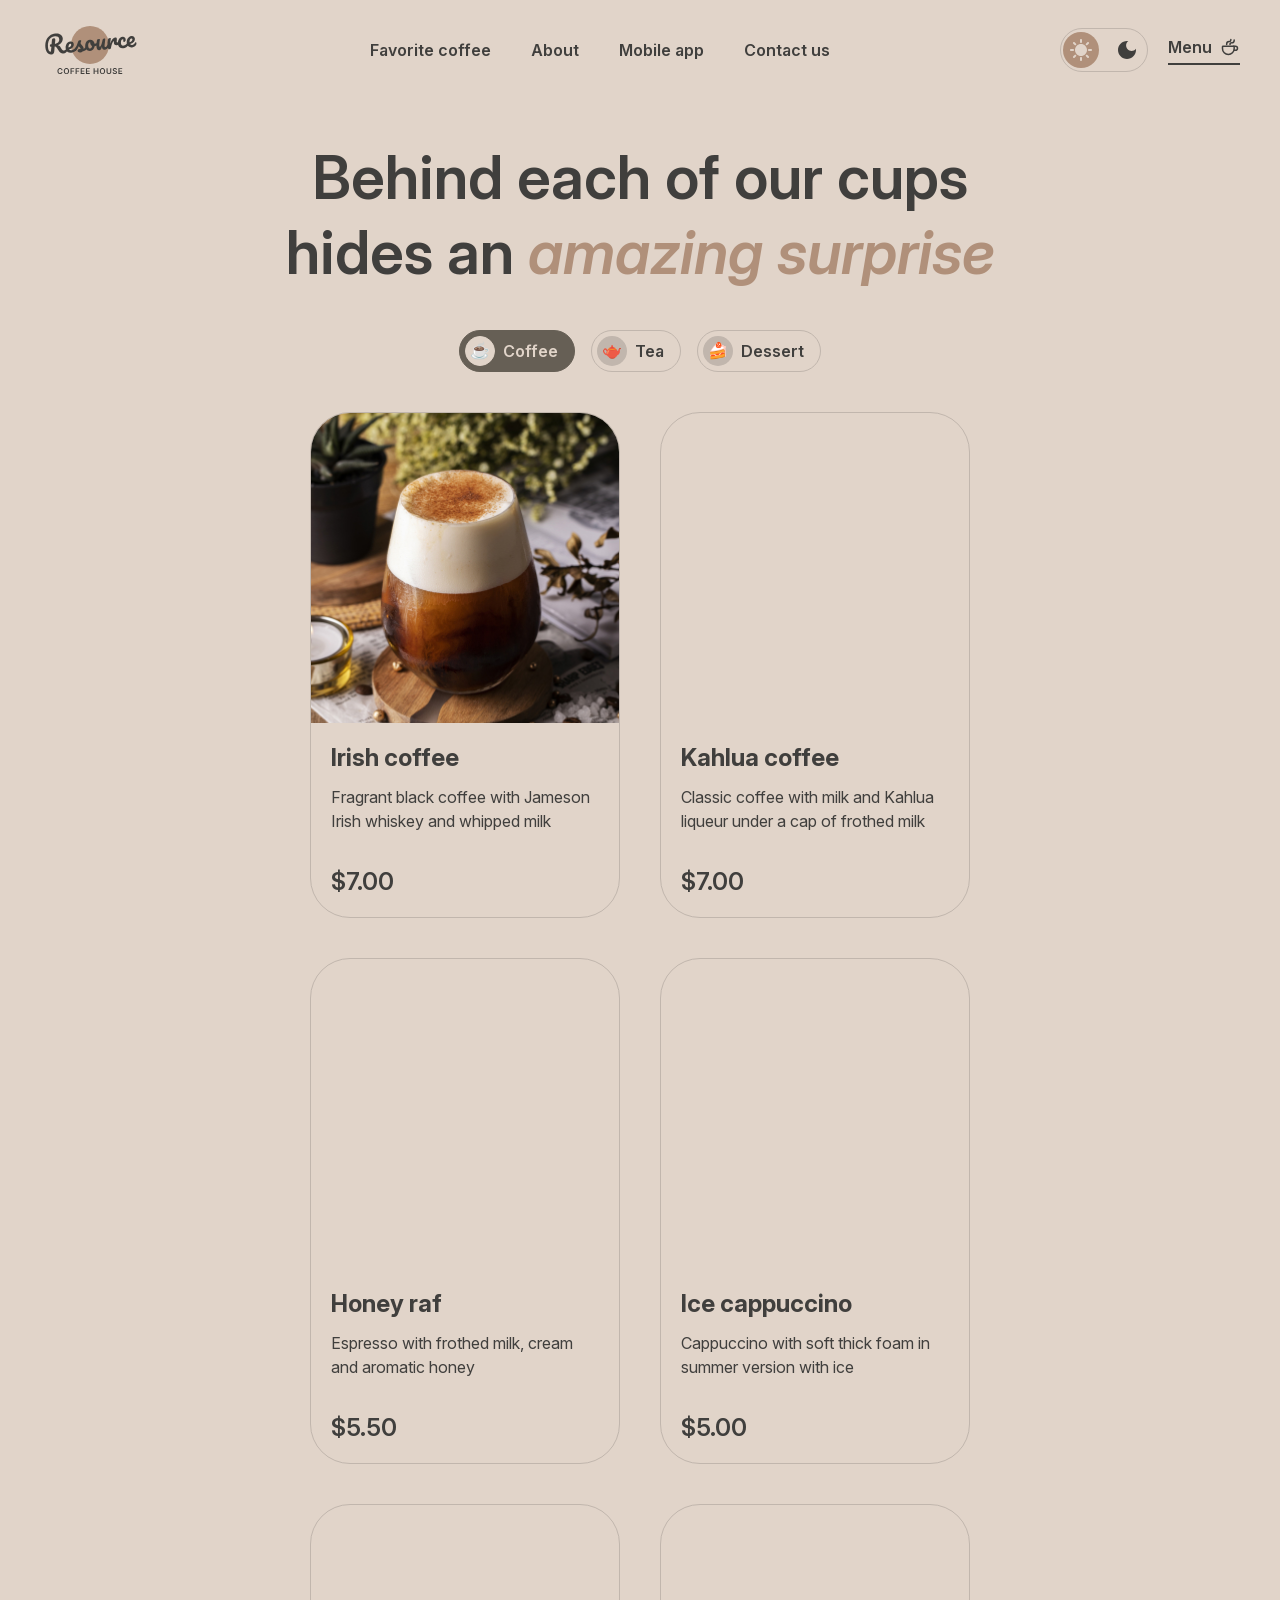
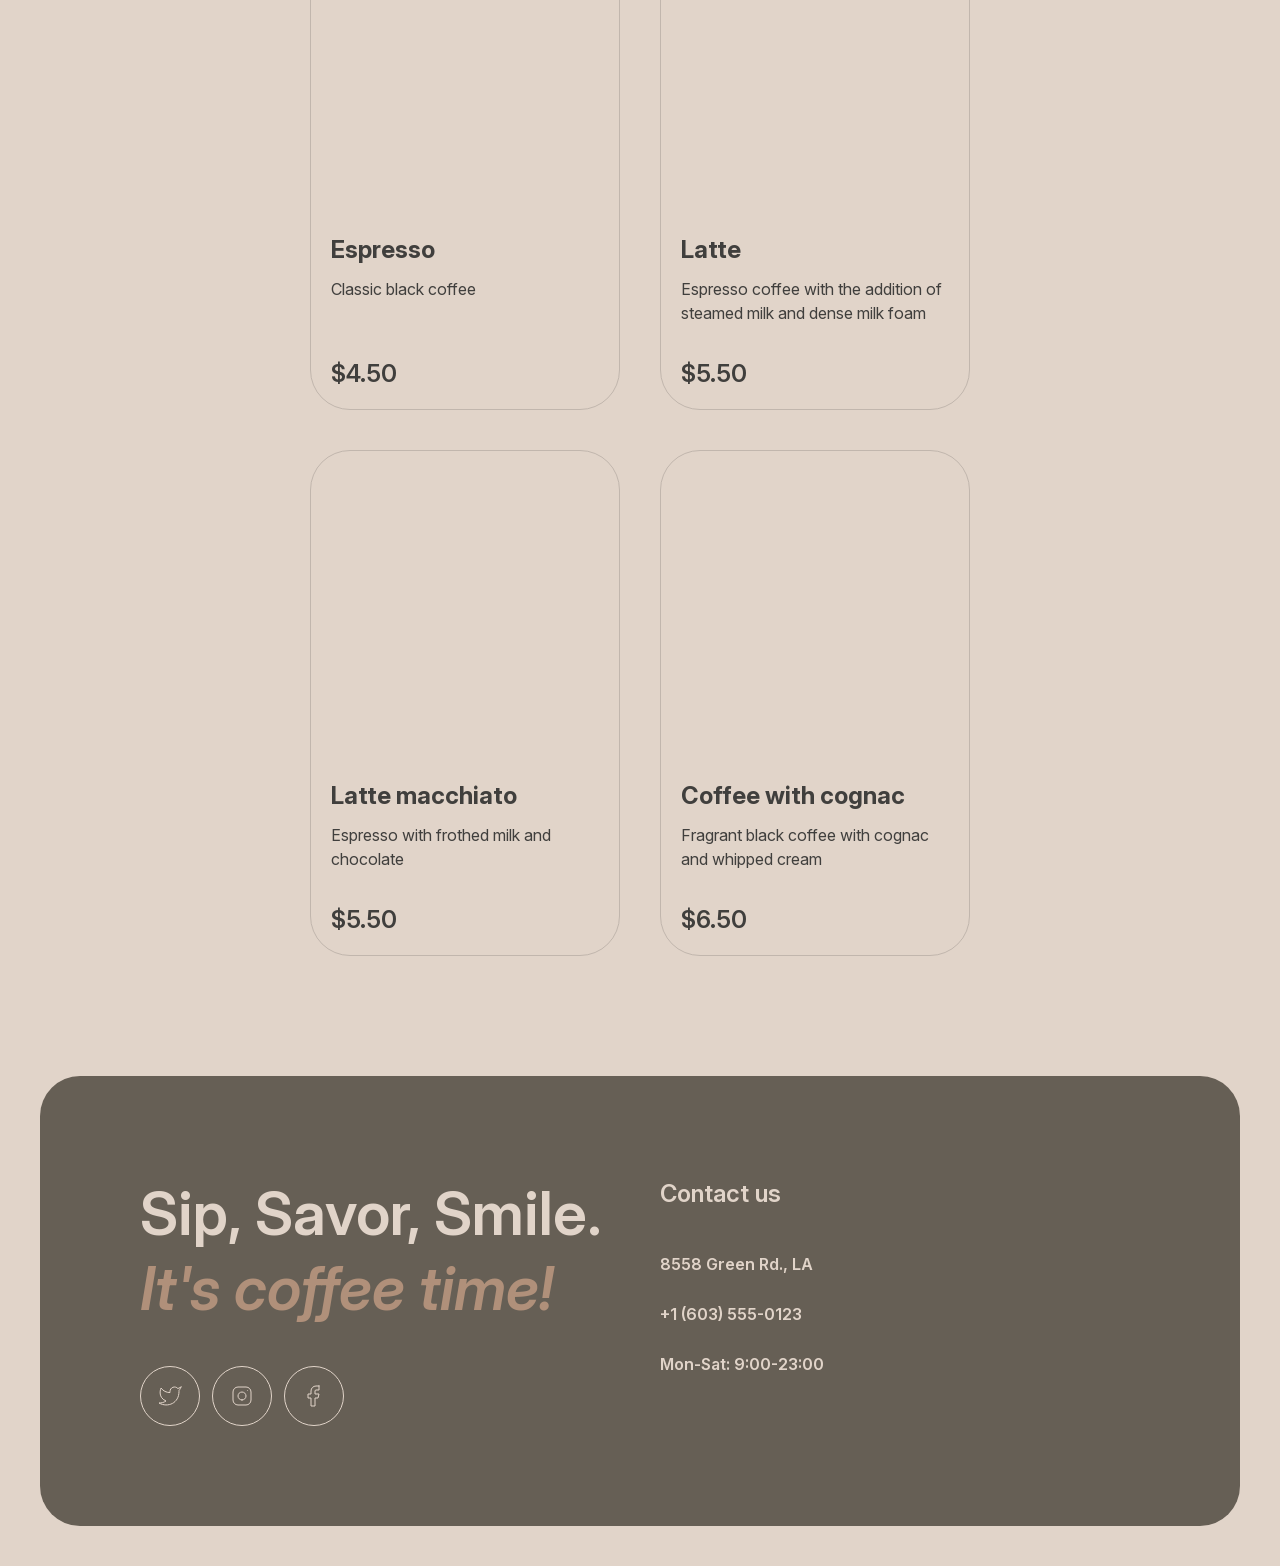
==== menu.html @ 0e239015 "feat: add burger menu" ====
<!doctype html>
<html lang="en" data-theme="light">
  <head>
    <meta charset="UTF-8">
    <meta name="viewport" content="width=device-width, initial-scale=1.0">
    <title>Menu Coffee House</title>
    <link rel="icon" href="assets/icons/logo-light.svg" type="image/svg+xml">
    <link rel="stylesheet" href="assets/fonts/font.css">
    <link rel="stylesheet" href="css/variables.css">
    <link rel="stylesheet" href="css/base.css">
    <link rel="stylesheet" href="css/layout.css">
    <link rel="stylesheet" href="css/menu.css">
    <script>
      (function () {
        try {
          var theme = localStorage.getItem("theme");
          if (theme === "dark" || theme === "light") {
            document.documentElement.setAttribute("data-theme", theme);
          }
        } catch (e) {}
      })();
    </script>
    <script src="js/theme.js" defer></script>
    <script src="js/burger.js" defer></script>
    <script src="js/nav.js" defer></script>
    <script src="js/menu.js" defer></script>
  </head>
  <body>
    <header class="header">
      <div class="container header__inner">
        <a class="header__logo" href="index.html" aria-label="Resource">
          <img
            class="header__logo-img header__logo-img--light"
            src="assets/icons/logo-light.svg"
            alt="Resource"
            width="100"
            height="60">
          <img
            class="header__logo-img header__logo-img--dark"
            src="assets/icons/logo-dark.svg"
            alt=""
            width="100"
            height="60">
        </a>
        <nav class="header__nav" aria-label="Primary">
          <ul class="header__list">
            <li class="header__item">
              <a class="header__link" href="index.html#favorites"
                >Favorite coffee</a
              >
            </li>
            <li class="header__item">
              <a class="header__link" href="index.html#about">About</a>
            </li>
            <li class="header__item">
              <a class="header__link" href="index.html#mobile-app"
                >Mobile app</a
              >
            </li>
            <li class="header__item">
              <a class="header__link" href="index.html#contacts">Contact us</a>
            </li>
          </ul>
        </nav>
        <div class="header__actions">
          <button
            class="theme-toggle"
            type="button"
            data-theme-toggle
            aria-pressed="false"
            aria-label="Switch to dark theme"
          >
            <span class="theme-toggle__icon theme-toggle__icon--sun" aria-hidden="true">
              <img src="assets/icons/Sun.svg" alt="" width="22" height="22">
            </span>
            <span class="theme-toggle__icon theme-toggle__icon--moon" aria-hidden="true">
              <img src="assets/icons/Moon.svg" alt="" width="18" height="18">
            </span>
          </button>
          <a class="header__menu header__menu--current" href="menu.html">
            Menu
            <img
              class="header__menu-icon"
              src="assets/icons/coffee-cup.svg"
              alt=""
              width="20"
              height="20">
          </a>
          <button
            class="burger"
            type="button"
            aria-label="Open menu"
            aria-expanded="false"
            aria-controls="mobile-nav"
            data-burger
          >
            <img
              class="burger__icon burger__icon--open"
              src="assets/icons/button-icon-burger.svg"
              alt=""
              width="44"
              height="44"
              data-burger-open>
            <img
              class="burger__icon burger__icon--close"
              src="assets/icons/button-icon-burger-close.svg"
              alt=""
              width="44"
              height="44"
              hidden
              data-burger-close>
          </button>
        </div>
      </div>
    </header>

    <nav
      class="mobile-nav"
      id="mobile-nav"
      aria-label="Mobile"
      aria-hidden="true"
      data-mobile-nav
    >
      <ul class="mobile-nav__list">
        <li>
          <a class="mobile-nav__link" href="index.html#favorites"
            >Favorite coffee</a
          >
        </li>
        <li>
          <a class="mobile-nav__link" href="index.html#about">About</a>
        </li>
        <li>
          <a class="mobile-nav__link" href="index.html#mobile-app"
            >Mobile app</a
          >
        </li>
        <li>
          <a class="mobile-nav__link" href="index.html#contacts">Contact us</a>
        </li>
        <li>
          <a
            class="mobile-nav__link mobile-nav__link--menu mobile-nav__link--current"
            href="menu.html"
          >
            Menu
            <img
              class="mobile-nav__menu-icon"
              src="assets/icons/coffee-cup.svg"
              alt=""
              width="40"
              height="40">
          </a>
        </li>
      </ul>
    </nav>

    <main>
      <section class="menu" id="menu" data-menu aria-labelledby="menu-title">
        <div class="container">
          <h1 class="section-title" id="menu-title">
            Behind each of our<br class="menu__title-break">
            cups hides an
            <span class="accent">amazing surprise</span>
          </h1>

          <div class="menu__tabs" role="tablist" aria-label="Menu categories">
            <button
              id="tab-coffee"
              class="menu__tab menu__tab--active"
              type="button"
              role="tab"
              aria-selected="true"
              aria-controls="menu-panel"
              tabindex="0"
              data-category="coffee"
            >
              <span class="menu__tab-icon" aria-hidden="true">☕</span>
              Coffee
            </button>
            <button
              id="tab-tea"
              class="menu__tab"
              type="button"
              role="tab"
              aria-selected="false"
              aria-controls="menu-panel"
              tabindex="-1"
              data-category="tea"
            >
              <span class="menu__tab-icon" aria-hidden="true">🫖</span>
              Tea
            </button>
            <button
              id="tab-dessert"
              class="menu__tab"
              type="button"
              role="tab"
              aria-selected="false"
              aria-controls="menu-panel"
              tabindex="-1"
              data-category="dessert"
            >
              <span class="menu__tab-icon" aria-hidden="true">🍰</span>
              Dessert
            </button>
          </div>

          <div
            class="menu__panel"
            id="menu-panel"
            role="tabpanel"
            aria-labelledby="tab-coffee"
          >
            <ul class="menu__grid" data-menu-grid></ul>
          </div>

          <button
            class="menu__more"
            type="button"
            data-menu-more
            hidden
            aria-label="Show more products"
          >
            <img
              src="assets/icons/button-icon-dark-update.svg"
              alt=""
              width="20"
              height="20">
          </button>
        </div>
      </section>
    </main>

    <footer class="footer" id="contacts">
      <div class="container">
        <div class="footer__panel">
          <div class="footer__brand">
            <h2 class="footer__title">
              Sip, Savor, Smile.<br>
              <span class="accent">It's coffee time!</span>
            </h2>
            <ul class="footer__socials">
              <li>
                <a
                  class="footer__social"
                  href="https://twitter.com"
                  target="_blank"
                  rel="noopener noreferrer"
                  aria-label="Twitter"
                >
                  <img src="assets/icons/twitter.svg" alt="" width="24" height="24">
                </a>
              </li>
              <li>
                <a
                  class="footer__social"
                  href="https://instagram.com"
                  target="_blank"
                  rel="noopener noreferrer"
                  aria-label="Instagram"
                >
                  <img src="assets/icons/instagram.svg" alt="" width="24" height="24">
                </a>
              </li>
              <li>
                <a
                  class="footer__social"
                  href="https://facebook.com"
                  target="_blank"
                  rel="noopener noreferrer"
                  aria-label="Facebook"
                >
                  <img src="assets/icons/facebook.svg" alt="" width="24" height="24">
                </a>
              </li>
            </ul>
          </div>
          <div class="footer__contacts">
            <h3 class="footer__contacts-title">Contact us</h3>
            <ul class="footer__list">
              <li>
                <a
                  class="footer__link"
                  href="https://maps.google.com/?q=8558+Green+Rd,+LA"
                  target="_blank"
                  rel="noopener noreferrer"
                >
                  8558 Green Rd., LA
                </a>
              </li>
              <li>
                <a class="footer__link" href="tel:+16035550123">
                  +1 (603) 555-0123
                </a>
              </li>
              <li>
                <span class="footer__hours">
                  Mon-Sat: 9:00-23:00
                </span>
              </li>
            </ul>
          </div>
        </div>
      </div>
    </footer>
  </body>
</html>
---- assets/fonts/font.css ----
@font-face {
  font-family: "Inter";
  font-style: normal;
  font-weight: 100 900;
  font-display: swap;
  src: url("./Inter-cyrillic.woff2") format("woff2");
  unicode-range: U+0301, U+0400-045F, U+0490-0491, U+04B0-04B1, U+2116;
}

@font-face {
  font-family: "Inter";
  font-style: normal;
  font-weight: 100 900;
  font-display: swap;
  src: url("./Inter-latin-ext.woff2") format("woff2");
  unicode-range: U+0100-02BA, U+02BD-02C5, U+02C7-02CC, U+02CE-02D7, U+02DD-02FF, U+0304, U+0308, U+0329, U+1D00-1DBF, U+1E00-1E9F, U+1EF2-1EFF, U+2020, U+20A0-20AB, U+20AD-20C0, U+2113, U+2C60-2C7F, U+A720-A7FF;
}

@font-face {
  font-family: "Inter";
  font-style: normal;
  font-weight: 100 900;
  font-display: swap;
  src: url("./Inter-latin.woff2") format("woff2");
  unicode-range: U+0000-00FF, U+0131, U+0152-0153, U+02BB-02BC, U+02C6, U+02DA, U+02DC, U+0304, U+0308, U+0329, U+2000-206F, U+20AC, U+2122, U+2191, U+2193, U+2212, U+2215, U+FEFF, U+FFFD;
}

@font-face {
  font-family: "Inter";
  font-style: italic;
  font-weight: 100 900;
  font-display: swap;
  src: url("./Inter-Italic-cyrillic.woff2") format("woff2");
  unicode-range: U+0301, U+0400-045F, U+0490-0491, U+04B0-04B1, U+2116;
}

@font-face {
  font-family: "Inter";
  font-style: italic;
  font-weight: 100 900;
  font-display: swap;
  src: url("./Inter-Italic-latin-ext.woff2") format("woff2");
  unicode-range: U+0100-02BA, U+02BD-02C5, U+02C7-02CC, U+02CE-02D7, U+02DD-02FF, U+0304, U+0308, U+0329, U+1D00-1DBF, U+1E00-1E9F, U+1EF2-1EFF, U+2020, U+20A0-20AB, U+20AD-20C0, U+2113, U+2C60-2C7F, U+A720-A7FF;
}

@font-face {
  font-family: "Inter";
  font-style: italic;
  font-weight: 100 900;
  font-display: swap;
  src: url("./Inter-Italic-latin.woff2") format("woff2");
  unicode-range: U+0000-00FF, U+0131, U+0152-0153, U+02BB-02BC, U+02C6, U+02DA, U+02DC, U+0304, U+0308, U+0329, U+2000-206F, U+20AC, U+2122, U+2191, U+2193, U+2212, U+2215, U+FEFF, U+FFFD;
}
---- css/variables.css ----
:root {
  --color-bg: #e1d4c9;
  --color-text: #403f3d;
  --color-accent: #b0907a;
  --color-border: #c1b6ad;
  --color-card: #e1d4c9;
  --color-placeholder: #c1b6ad;

  --color-hover-bg: #665f55;
  --color-hover-on: #e1d4c9;

  --font-family: Inter, "Helvetica Neue", Arial, sans-serif;
  --font-size-base: 16px;
  --line-height-base: 1.5;

  --container-width: 1440px;
  --container-padding: 40px;
  --header-height: 100px;
  --radius: 40px;
  --transition: 0.3s ease;
  --transition-slow: 0.7s ease;
  --icon-filter-on: brightness(0) invert(91%) sepia(12%) saturate(380%)
    hue-rotate(328deg) brightness(97%);
}

[data-theme="dark"] {
  --color-bg: #292826;
  --color-text: #e1d4c9;
  --color-accent: #b0907a;
  --color-border: #665f55;
  --color-card: #403f3d;
  --color-placeholder: #665f55;
  --color-hover-bg: #403f3d;
}

@media (max-width: 768px) {
  :root {
    --fluid: clamp(0, (100vw - 380px) / 388px, 1);
    --container-padding: calc(1rem + 1.5rem * var(--fluid));
    --hero-title-size: calc(2.625rem + 1.875rem * var(--fluid));
    --section-title-size: calc(2rem + 1.75rem * var(--fluid));
    --hero-padding-y: calc(3.75rem + 2.5rem * var(--fluid));
    --hero-padding-x: calc(1rem + 1.5rem * var(--fluid));
    --footer-padding-y: calc(3.75rem + 2.5rem * var(--fluid));
    --footer-padding-x: calc(1rem + 2.75rem * var(--fluid));
  }
}
---- css/base.css ----
*,
*::before,
*::after {
  box-sizing: border-box;
}

html {
  scroll-behavior: smooth;
  user-select: none;
  -webkit-user-select: none;
}

body {
  margin: 0;
  min-width: 380px;
  font-family: var(--font-family);
  font-size: var(--font-size-base);
  line-height: var(--line-height-base);
  -webkit-font-smoothing: antialiased;
  -moz-osx-font-smoothing: grayscale;
  color: var(--color-text);
  background-color: var(--color-bg);
  transition: color var(--transition), background-color var(--transition);
}

img {
  max-width: 100%;
  height: auto;
  display: block;
}

a {
  color: inherit;
  text-decoration: none;
  cursor: pointer;
  transition: color var(--transition), background-color var(--transition),
    border-color var(--transition), box-shadow var(--transition);
}

button {
  font: inherit;
  color: inherit;
  background: none;
  border: 0;
  padding: 0;
  cursor: pointer;
}

ul {
  margin: 0;
  padding: 0;
  list-style: none;
}

h1,
h2,
h3,
p {
  margin: 0;
}

.container {
  width: 100%;
  max-width: var(--container-width);
  margin: 0 auto;
  padding: 0 var(--container-padding);
}

.section-title {
  font-size: 3.75rem;
  line-height: 1.25;
  font-weight: 600;
}

.accent {
  color: var(--color-accent);
  font-style: italic;
}

.button {
  display: inline-flex;
  align-items: center;
  justify-content: center;
  min-height: 64px;
  padding: 20px 78px;
  width: fit-content;
  border-radius: var(--radius);
  background-color: var(--color-text);
  color: var(--color-bg);
  transition: background-color var(--transition), color var(--transition),
    border-color var(--transition);
}

@media (max-width: 768px) {
  .section-title {
    font-size: var(--section-title-size);
    letter-spacing: 0;
  }
}
---- css/layout.css ----
.header {
  position: sticky;
  top: 0;
  z-index: 10;
  background-color: var(--color-bg);
  transition: background-color var(--transition);
}

.header__inner {
  display: flex;
  align-items: center;
  justify-content: space-between;
  min-height: var(--header-height);
  gap: 24px;
}

.header__logo {
  display: flex;
  flex-shrink: 0;
}

.header__logo-img {
  width: 100px;
  height: 60px;
  max-width: none;
}

.header__logo-img--dark {
  display: none;
}

[data-theme="dark"] .header__logo-img--light {
  display: none;
}

[data-theme="dark"] .header__logo-img--dark {
  display: block;
}

.header__nav {
  flex: 1 1 auto;
  min-width: 0;
  display: flex;
  justify-content: center;
}

.header__list {
  display: flex;
  gap: 40px;
}

.header__link {
  font-size: 16px;
  font-weight: 600;
  line-height: 1.5;
  padding-bottom: 6px;
  box-shadow: inset 0 -2px 0 transparent;
}

.header__link:hover {
  box-shadow: inset 0 -2px 0 currentColor;
}

.header__actions {
  display: flex;
  align-items: center;
  flex-shrink: 0;
  gap: 20px;
}

.theme-toggle {
  display: flex;
  align-items: center;
  justify-content: center;
  width: 88px;
  height: 44px;
  padding: 3px 2px;
  gap: 10px;
  border: 1px solid #c1b6ad;
  border-radius: 100px;
  background: transparent;
  color: var(--color-text);
  transition: border-color var(--transition), color var(--transition);
}

.theme-toggle__icon {
  display: grid;
  place-items: center;
  width: 36px;
  height: 36px;
  padding: 1px;
  flex-shrink: 0;
  border-radius: 100px;
}

.theme-toggle__icon--sun img {
  width: 22px;
  height: 22px;
  max-width: none;
}

.theme-toggle__icon--moon img {
  width: 18px;
  height: 18px;
  max-width: none;
}

[data-theme="light"] .theme-toggle__icon--sun {
  background-color: var(--color-accent);
}

[data-theme="dark"] .theme-toggle {
  border-color: #e1d4c9;
}

[data-theme="dark"] .theme-toggle__icon--moon {
  background-color: var(--color-accent);
}

[data-theme="dark"] .theme-toggle__icon--moon img {
  filter: var(--icon-filter-on);
}

.theme-toggle:focus-visible {
  outline: 2px solid var(--color-accent);
  outline-offset: 2px;
}

.header__menu {
  display: inline-flex;
  align-items: center;
  gap: 8px;
  font-size: 16px;
  font-weight: 600;
  line-height: 1.5;
  letter-spacing: 0;
  padding-bottom: 6px;
  box-shadow: inset 0 -2px 0 transparent;
}

.header__menu:hover,
.header__menu--current {
  box-shadow: inset 0 -2px 0 currentColor;
}

.header__menu-icon {
  display: block;
  flex-shrink: 0;
  width: 20px;
  height: 20px;
  max-width: none;
}

[data-theme="dark"] .header__menu-icon {
  filter: var(--icon-filter-on);
}

.burger {
  display: none;
  position: relative;
  width: 44px;
  height: 44px;
  padding: 0;
}

.burger__icon {
  position: absolute;
  inset: 0;
  width: 44px;
  height: 44px;
  max-width: none;
}

.burger__icon[hidden] {
  display: none;
}

[data-theme="dark"] .burger__icon {
  filter: var(--icon-filter-on);
}

.mobile-nav {
  position: fixed;
  top: var(--header-height);
  left: 0;
  right: 0;
  bottom: 0;
  z-index: 9;
  display: flex;
  align-items: center;
  justify-content: center;
  background-color: var(--color-bg);
  opacity: 0;
  visibility: hidden;
  pointer-events: none;
  transform: translateY(-1rem);
  transition: opacity var(--transition), visibility var(--transition),
    transform var(--transition), background-color var(--transition);
}

.mobile-nav.is-open {
  opacity: 1;
  visibility: visible;
  pointer-events: auto;
  transform: translateY(0);
}

@media (min-width: 769px) {
  .mobile-nav {
    display: none;
  }
}

.mobile-nav__list {
  display: flex;
  flex-direction: column;
  align-items: center;
  width: 100%;
  max-width: 688px;
  gap: 60px;
}

.mobile-nav__list > li:last-child {
  margin-top: 40px;
}

.mobile-nav__link {
  display: inline-flex;
  align-items: center;
  justify-content: center;
  gap: 16px;
  min-height: 40px;
  font-family: var(--font-family);
  font-size: 32px;
  font-weight: 600;
  line-height: 1.25;
  letter-spacing: 0;
  text-align: center;
  color: var(--color-text);
}

.mobile-nav__menu-icon {
  width: 40px;
  height: 40px;
  max-width: none;
}

[data-theme="dark"] .mobile-nav__menu-icon {
  filter: var(--icon-filter-on);
}

.mobile-nav__link--current {
  box-shadow: inset 0 -2px 0 currentColor;
  padding-bottom: 6px;
}

body.is-menu-open {
  overflow: hidden;
}

.footer {
  padding: 40px 0;
}

.footer__panel {
  display: grid;
  grid-template-columns: 1fr 1fr;
  gap: 40px;
  padding: 100px;
  border-radius: var(--radius);
  background-color: #665f55;
  color: #e1d4c9;
}

[data-theme="dark"] .footer__panel {
  background-color: #403f3d;
}

.footer__title {
  max-width: 530px;
  margin-bottom: 40px;
  font-size: 3.75rem;
  line-height: 1.25;
  font-weight: 600;
}

.footer__socials {
  display: flex;
  gap: 12px;
}

.footer__social {
  display: grid;
  place-items: center;
  width: 60px;
  height: 60px;
  border: 1px solid currentColor;
  border-radius: 50%;
  background-color: transparent;
  transition: background-color var(--transition), border-color var(--transition);
}

.footer__social img {
  width: 24px;
  height: 24px;
  transition: filter var(--transition);
}

.footer__social:hover {
  background-color: var(--color-hover-on);
  border-color: var(--color-hover-on);
}

.footer__social:hover img {
  filter: invert(1);
}

[data-theme="dark"] .footer__social:hover {
  background-color: #292826;
  border-color: #292826;
}

[data-theme="dark"] .footer__social:hover img {
  filter: none;
}

.footer__contacts-title {
  margin-bottom: 40px;
  font-size: 24px;
  font-weight: 600;
}

.footer__list {
  display: flex;
  flex-direction: column;
  gap: 20px;
}

.footer__link,
.footer__hours {
  display: inline-flex;
  align-items: center;
  gap: 8px;
  font-weight: 600;
  padding-bottom: 6px;
  box-shadow: inset 0 -2px 0 transparent;
}

.footer__link:hover {
  box-shadow: inset 0 -2px 0 currentColor;
}

@media (max-width: 768px) {
  .header__nav,
  .header__menu {
    display: none;
  }

  .burger {
    display: flex;
  }

  .footer__panel {
    grid-template-columns: 1fr;
    gap: 100px;
    padding: var(--footer-padding-y) var(--footer-padding-x);
  }

  .footer__title {
    max-width: 100%;
    font-size: var(--section-title-size);
    letter-spacing: 0;
  }
}

@media (max-width: 380px) {
  .footer__panel {
    gap: 40px;
  }
}
---- css/menu.css ----
.menu {
  padding: 40px 0 80px;
}

.menu .section-title {
  max-width: 800px;
  margin: 0 auto 40px;
  text-align: center;
}

.menu__tabs {
  display: flex;
  justify-content: center;
  gap: 16px;
  margin-bottom: 40px;
}

.menu__tab {
  display: inline-flex;
  align-items: center;
  gap: 8px;
  min-height: 40px;
  padding: 5px 16px 5px 5px;
  border: 1px solid #c1b6ad;
  border-radius: var(--radius);
  background-color: transparent;
  color: var(--color-text);
  font-size: 16px;
  font-weight: 600;
  line-height: 1.5;
  transition: background-color var(--transition), color var(--transition),
    border-color var(--transition);
}

.menu__tab-icon {
  display: grid;
  place-items: center;
  width: 30px;
  height: 30px;
  flex-shrink: 0;
  border: 1px solid transparent;
  border-radius: 50%;
  background-color: #c1b6ad;
  font-family: "Apple Color Emoji", "Segoe UI Emoji", "Noto Color Emoji",
    sans-serif;
  font-size: 16px;
  line-height: 1;
  overflow: hidden;
  transition: background-color var(--transition), border-color var(--transition);
}

.menu__tab:hover,
.menu__tab--active {
  background-color: #665f55;
  border-color: #665f55;
  color: #e1d4c9;
}

.menu__tab:hover .menu__tab-icon,
.menu__tab--active .menu__tab-icon {
  background-color: #e1d4c9;
  border-color: #e1d4c9;
}

[data-theme="dark"] .menu__tab-icon {
  background-color: #665f55;
}

[data-theme="dark"] .menu__tab:hover,
[data-theme="dark"] .menu__tab--active {
  background-color: #403f3d;
  border-color: #403f3d;
}

[data-theme="dark"] .menu__tab:hover .menu__tab-icon,
[data-theme="dark"] .menu__tab--active .menu__tab-icon {
  background-color: #292826;
  border-color: #292826;
}

.menu__grid {
  display: grid;
  grid-template-columns: repeat(4, 310px);
  gap: 40px;
  justify-content: center;
}

.menu-card {
  display: flex;
  flex-direction: column;
  width: 310px;
  height: 506px;
  border: 1px solid var(--color-border);
  border-radius: var(--radius);
  overflow: hidden;
}

.menu-card__media {
  flex: 0 0 310px;
  height: 310px;
  overflow: hidden;
}

.menu-card__image {
  width: 100%;
  height: 100%;
  object-fit: cover;
  transform: scale(1.1);
  transition: transform var(--transition-slow);
}

.menu-card:hover .menu-card__image {
  transform: scale(1);
}

.menu-card__title,
.menu-card__description,
.menu-card__price {
  padding: 0 20px;
}

.menu-card__title {
  margin-top: 20px;
  font-size: 24px;
  line-height: 1.25;
}

.menu-card__description {
  margin-top: 12px;
  flex-grow: 1;
  overflow: hidden;
  display: -webkit-box;
  -webkit-box-orient: vertical;
  -webkit-line-clamp: 3;
}

.menu-card__price {
  margin: 12px 0 20px;
  font-size: 24px;
  font-weight: 600;
  line-height: 1.25;
}

.menu__title-break {
  display: none;
}

.menu__more {
  display: grid;
  place-items: center;
  width: 60px;
  height: 60px;
  margin: 40px auto 0;
  border: 1px solid var(--color-text);
  border-radius: 50%;
  color: var(--color-text);
  background-color: transparent;
  transition: background-color var(--transition), border-color var(--transition);
}

.menu__more img {
  width: 20px;
  height: 20px;
  transition: filter var(--transition);
}

[data-theme="dark"] .menu__more img {
  filter: var(--icon-filter-on);
}

.menu__more:hover {
  background-color: var(--color-hover-bg);
  border-color: var(--color-hover-bg);
}

.menu__more:hover img,
[data-theme="dark"] .menu__more:hover img {
  filter: var(--icon-filter-on);
}

.menu__more[hidden] {
  display: none;
}

@media (max-width: 1439px) {
  .menu__grid {
    grid-template-columns: repeat(2, 310px);
  }
}

@media (max-width: 768px) {
  .menu .section-title {
    max-width: 43rem;
  }

  .menu__title-break {
    display: inline;
  }

  .menu__tabs {
    gap: 12px;
  }

  .menu__grid {
    grid-template-columns: repeat(auto-fit, 310px);
  }
}

@media (max-width: 380px) {
  .menu .section-title {
    max-width: 348px;
  }

  .menu__grid {
    grid-template-columns: 1fr;
    justify-items: center;
  }

  .menu-card {
    width: 100%;
    max-width: 348px;
    height: auto;
  }

  .menu-card__media {
    flex: none;
    width: 100%;
    height: auto;
    aspect-ratio: 1;
  }
}
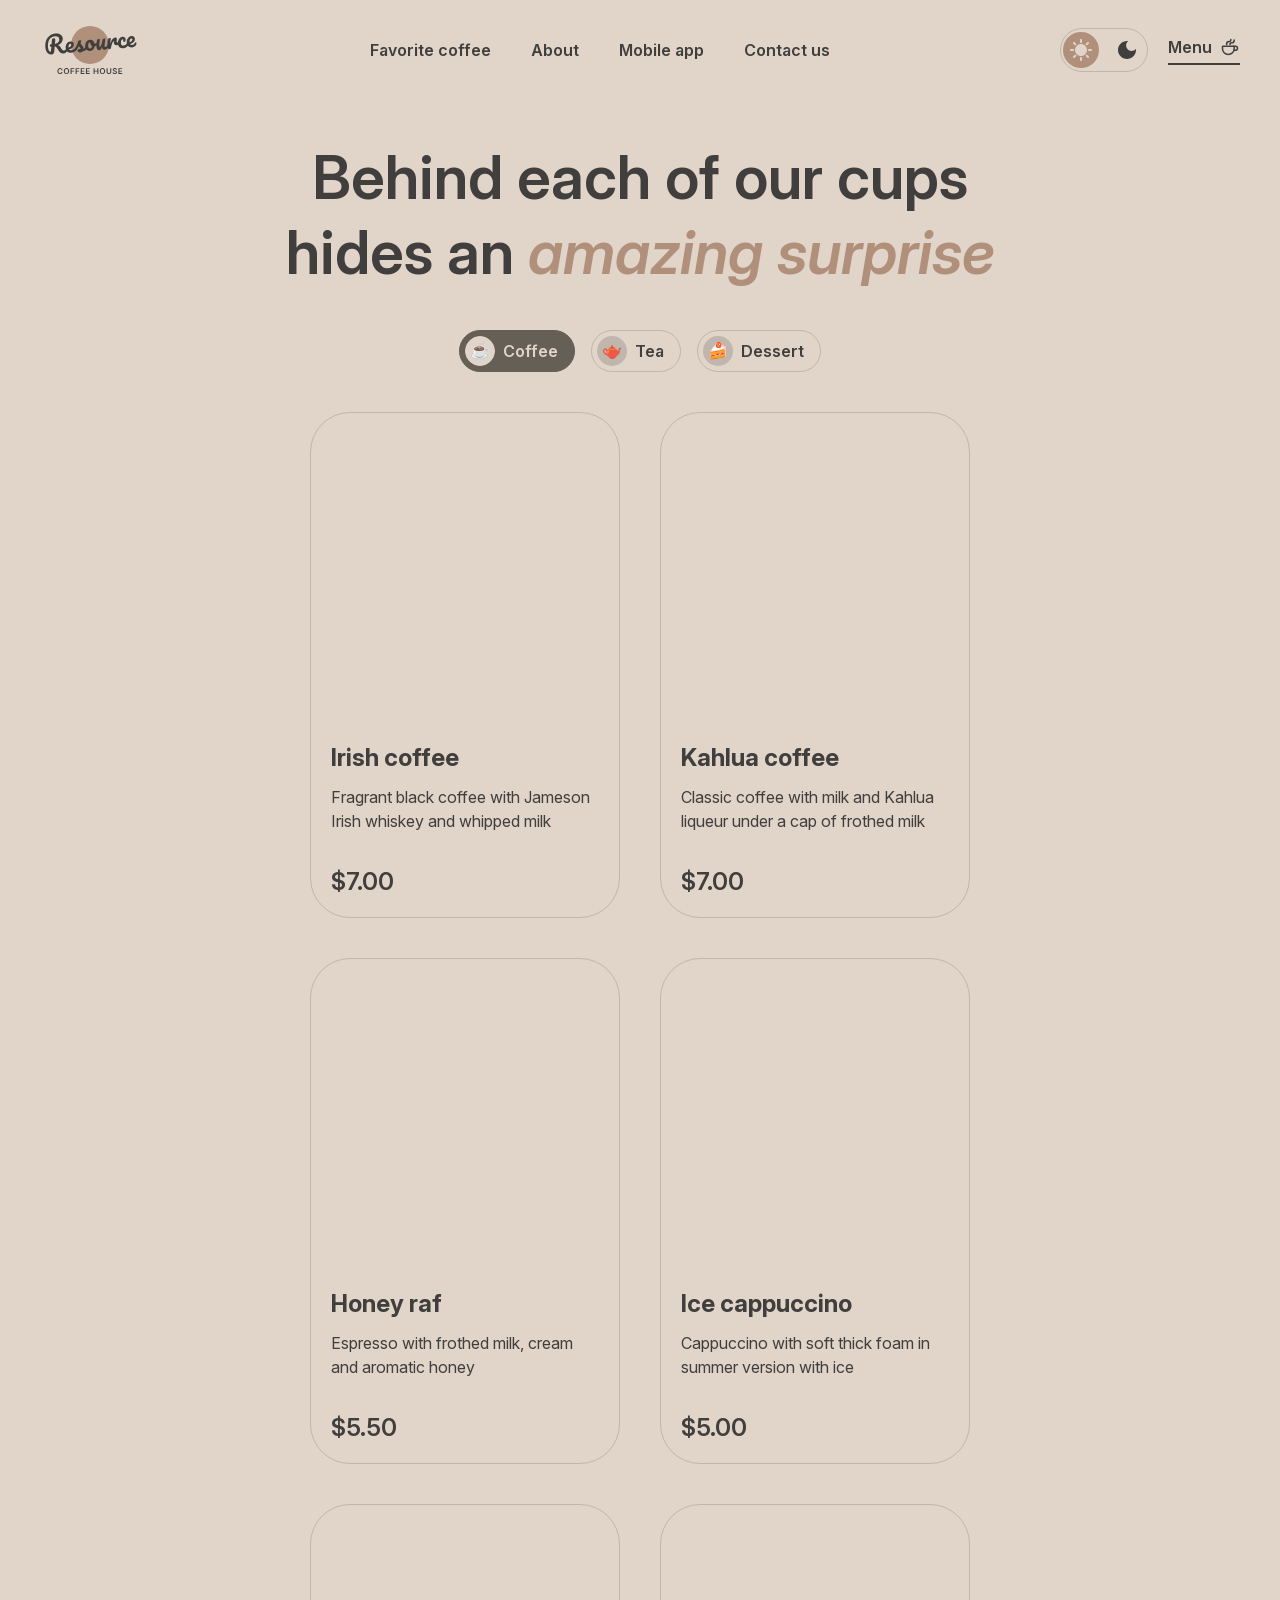
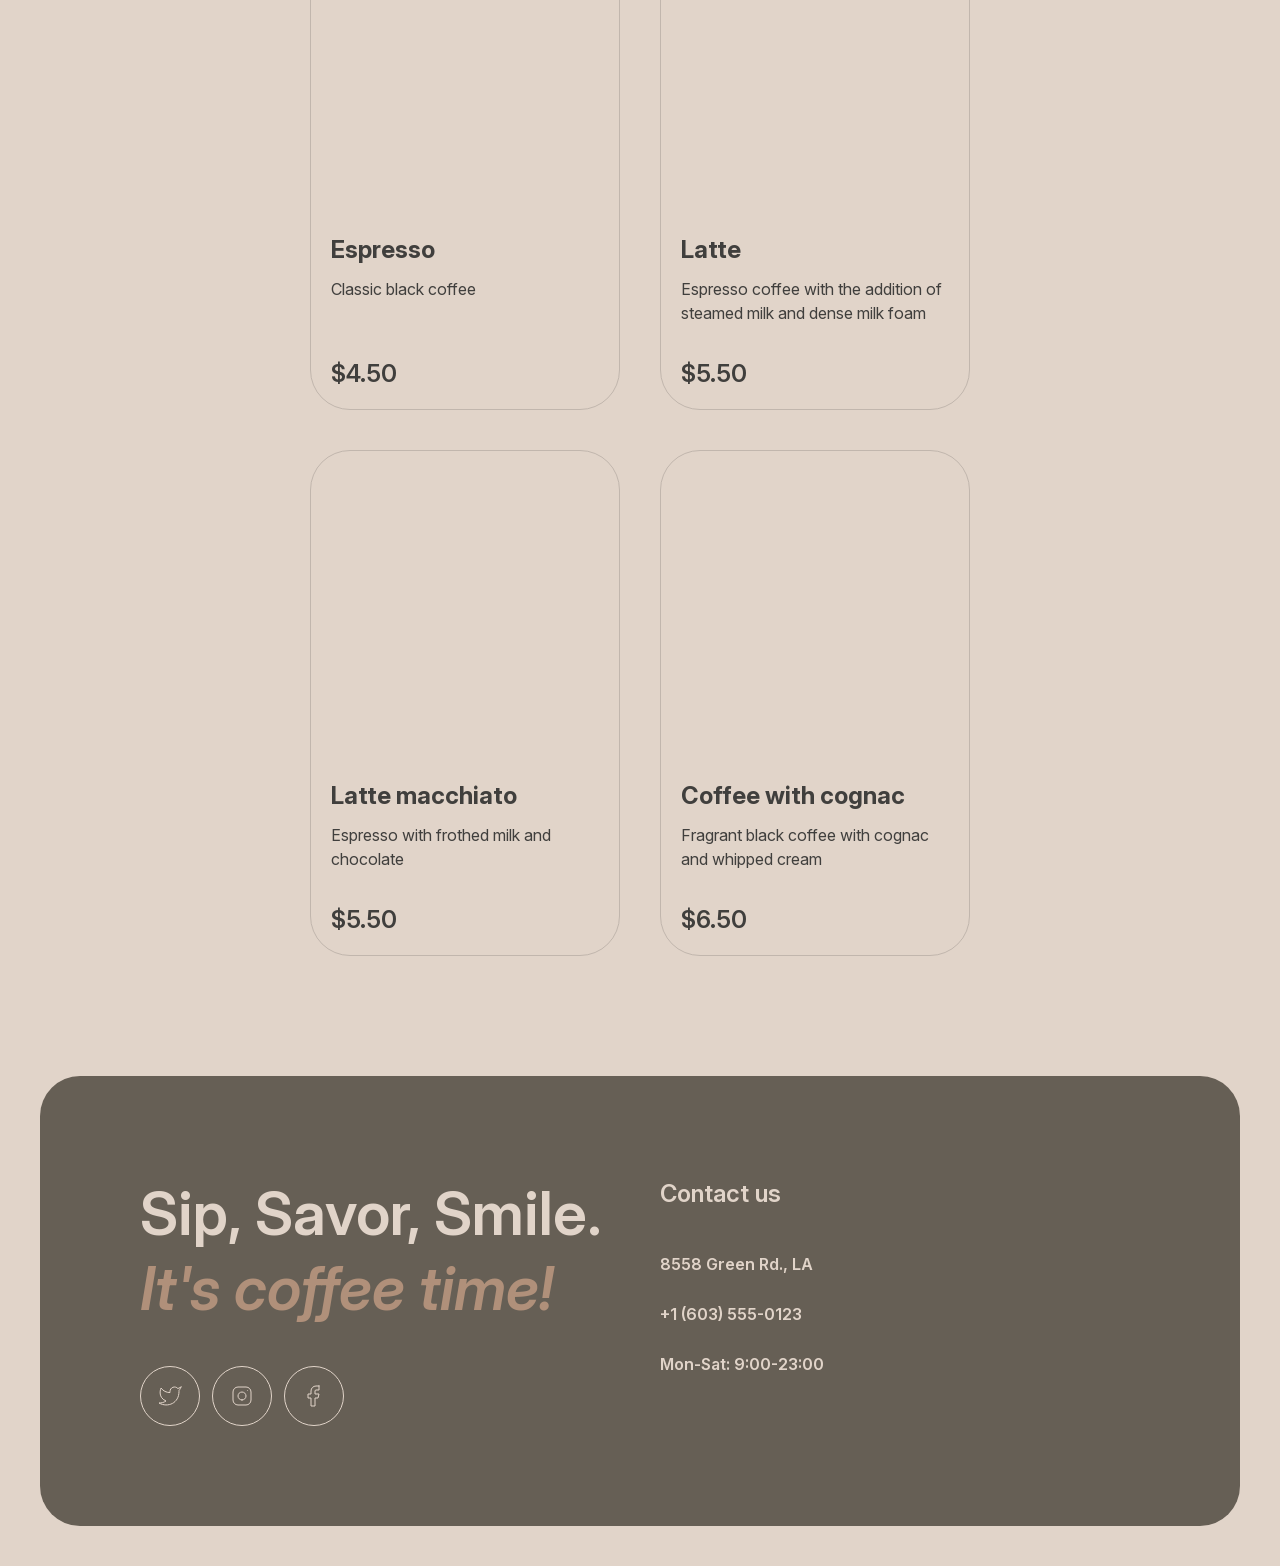
==== commit b7a2fbcc: "feat: add modal for items" ====
--- a/menu.html
+++ b/menu.html
@@ -304,5 +304,57 @@
         </div>
       </div>
     </footer>
+
+    <div class="modal" hidden data-modal>
+      <div class="modal__backdrop" data-modal-backdrop></div>
+      <div
+        class="modal__dialog"
+        role="dialog"
+        aria-modal="true"
+        aria-labelledby="modal-title"
+        data-modal-dialog
+      >
+        <img class="modal__image" alt="" width="310" height="310" data-modal-image>
+        <div class="modal__content">
+          <div class="modal__header">
+            <h2 class="modal__title" id="modal-title" data-modal-title></h2>
+            <p class="modal__description" data-modal-description></p>
+          </div>
+
+          <div class="modal__group">
+            <h3 class="modal__label">Size</h3>
+            <div class="modal__choices" data-modal-sizes></div>
+          </div>
+
+          <div class="modal__group">
+            <h3 class="modal__label">Additives</h3>
+            <div class="modal__choices" data-modal-additives></div>
+          </div>
+
+          <div class="modal__total">
+            <span class="modal__total-label">Total:</span>
+            <span class="modal__total-price" data-modal-price></span>
+          </div>
+
+          <div class="modal__note">
+            <img
+              class="modal__note-icon"
+              src="assets/icons/info.svg"
+              alt=""
+              width="16"
+              height="16">
+            <p class="modal__note-text">
+              The cost is not final. Download our mobile app to see the final
+              price and place your order. Earn loyalty points and enjoy your
+              favorite coffee with up to 20% discount.
+            </p>
+          </div>
+
+          <button class="modal__close" type="button" data-modal-close>
+            Close
+          </button>
+        </div>
+      </div>
+    </div>
   </body>
 </html>
--- a/css/layout.css
+++ b/css/layout.css
@@ -189,6 +189,7 @@
   display: flex;
   align-items: center;
   justify-content: center;
+  padding: 0 var(--container-padding);
   background-color: var(--color-bg);
   opacity: 0;
   visibility: hidden;
@@ -216,12 +217,18 @@
   flex-direction: column;
   align-items: center;
   width: 100%;
-  max-width: 688px;
+  max-width: 43rem;
   gap: 60px;
 }
 
 .mobile-nav__list > li:last-child {
   margin-top: 40px;
+}
+
+@media (max-width: 380px) {
+  .mobile-nav__list {
+    max-width: 348px;
+  }
 }
 
 .mobile-nav__link {
--- a/css/menu.css
+++ b/css/menu.css
@@ -93,6 +93,7 @@
   border: 1px solid var(--color-border);
   border-radius: var(--radius);
   overflow: hidden;
+  cursor: pointer;
 }
 
 .menu-card__media {
@@ -229,3 +230,281 @@
     aspect-ratio: 1;
   }
 }
+
+.modal {
+  position: fixed;
+  inset: 0;
+  z-index: 100;
+  display: flex;
+  align-items: center;
+  justify-content: center;
+  padding: 40px 20px;
+}
+
+.modal[hidden] {
+  display: none;
+}
+
+.modal__backdrop {
+  position: absolute;
+  inset: 0;
+  background: url("../assets/images/backdrop.png") center / cover no-repeat;
+  opacity: 0.8;
+  cursor: pointer;
+}
+
+.modal__dialog {
+  position: relative;
+  z-index: 1;
+  display: grid;
+  grid-template-columns: 310px minmax(0, 1fr);
+  align-items: start;
+  column-gap: 20px;
+  width: 800px;
+  height: 504px;
+  max-width: calc(100vw - 40px);
+  padding: 16px;
+  border-radius: var(--radius);
+  background-color: #e1d4c9;
+  color: #403f3d;
+  box-sizing: border-box;
+}
+
+[data-theme="dark"] .modal__dialog {
+  background-color: #292826;
+  color: #e1d4c9;
+}
+
+.modal__image {
+  width: 310px;
+  height: 310px;
+  object-fit: cover;
+  border-radius: var(--radius);
+}
+
+.modal__content {
+  display: flex;
+  flex-direction: column;
+  gap: 20px;
+  min-width: 0;
+  height: 100%;
+  min-height: 472px;
+}
+
+.modal__header {
+  display: flex;
+  flex-direction: column;
+  gap: 12px;
+}
+
+.modal__title {
+  font-size: 24px;
+  font-weight: 600;
+  line-height: 1.25;
+}
+
+.modal__description {
+  font-size: 16px;
+  font-weight: 400;
+  line-height: 1.5;
+}
+
+.modal__group {
+  display: flex;
+  flex-direction: column;
+  gap: 8px;
+}
+
+.modal__label {
+  font-size: 16px;
+  font-weight: 400;
+  line-height: 1.5;
+}
+
+.modal__choices {
+  display: flex;
+  flex-wrap: wrap;
+  gap: 8px;
+}
+
+.modal__choice {
+  display: inline-flex;
+  align-items: center;
+  gap: 8px;
+  min-height: 40px;
+  padding: 5px 16px 5px 5px;
+  border: 1px solid #c1b6ad;
+  border-radius: var(--radius);
+  background-color: transparent;
+  color: inherit;
+  font-size: 16px;
+  font-weight: 600;
+  line-height: 1.5;
+  transition: background-color var(--transition), color var(--transition),
+    border-color var(--transition);
+}
+
+.modal__choice-badge {
+  display: grid;
+  place-items: center;
+  width: 30px;
+  height: 30px;
+  flex-shrink: 0;
+  border-radius: 50%;
+  background-color: #c1b6ad;
+  color: #403f3d;
+  font-size: 16px;
+  font-weight: 600;
+  line-height: 1;
+  transition: background-color var(--transition), color var(--transition);
+}
+
+.modal__choice:hover,
+.modal__choice--active {
+  background-color: #665f55;
+  border-color: #665f55;
+  color: #e1d4c9;
+}
+
+.modal__choice:hover .modal__choice-badge,
+.modal__choice--active .modal__choice-badge {
+  background-color: #e1d4c9;
+  color: #403f3d;
+}
+
+[data-theme="dark"] .modal__choice {
+  border-color: #c1b6ad;
+}
+
+[data-theme="dark"] .modal__choice-badge {
+  background-color: #665f55;
+  color: #e1d4c9;
+}
+
+[data-theme="dark"] .modal__choice:hover,
+[data-theme="dark"] .modal__choice--active {
+  background-color: #403f3d;
+  border-color: #403f3d;
+  color: #e1d4c9;
+}
+
+[data-theme="dark"] .modal__choice:hover .modal__choice-badge,
+[data-theme="dark"] .modal__choice--active .modal__choice-badge {
+  background-color: #292826;
+  color: #e1d4c9;
+}
+
+.modal__total {
+  display: flex;
+  align-items: center;
+  justify-content: space-between;
+  gap: 16px;
+  font-size: 24px;
+  font-weight: 600;
+  line-height: 1.25;
+}
+
+.modal__note {
+  display: flex;
+  align-items: flex-start;
+  gap: 8px;
+  padding-top: 10px;
+  border-top: 1px solid #c1b6ad;
+}
+
+[data-theme="dark"] .modal__note {
+  border-top-color: #665f55;
+}
+
+.modal__note-icon {
+  flex-shrink: 0;
+  width: 16px;
+  height: 16px;
+  margin-top: 2px;
+}
+
+[data-theme="dark"] .modal__note-icon {
+  filter: var(--icon-filter-on);
+}
+
+.modal__note-text {
+  font-family: var(--font-family);
+  font-size: 10px;
+  font-weight: 600;
+  line-height: 1.4;
+  letter-spacing: 0;
+}
+
+.modal__close {
+  display: inline-flex;
+  align-items: center;
+  justify-content: center;
+  width: 438px;
+  max-width: 100%;
+  height: 44px;
+  min-height: 44px;
+  margin-top: auto;
+  padding: 0 20px;
+  border: 1px solid currentColor;
+  border-radius: var(--radius);
+  background-color: transparent;
+  color: inherit;
+  font-size: 16px;
+  font-weight: 600;
+  line-height: 1.5;
+  transition: background-color var(--transition), color var(--transition),
+    border-color var(--transition);
+}
+
+.modal__close:hover {
+  background-color: var(--color-hover-bg);
+  border-color: var(--color-hover-bg);
+  color: var(--color-hover-on);
+}
+
+body.is-modal-open {
+  overflow: hidden;
+}
+
+@media (max-width: 768px) {
+  .modal {
+    padding: 40px;
+  }
+
+  .modal__dialog {
+    grid-template-columns: 1fr;
+    width: 100%;
+    max-width: 688px;
+    height: auto;
+  }
+
+  .modal__image {
+    display: none;
+  }
+
+  .modal__content {
+    min-height: 0;
+    height: auto;
+    gap: 20px;
+  }
+
+  .modal__close {
+    width: 326px;
+    margin-top: 0;
+  }
+}
+
+@media (max-width: 380px) {
+  .modal {
+    padding: 16px;
+  }
+
+  .modal__dialog {
+    max-width: 348px;
+    padding: 16px;
+  }
+
+  .modal__close {
+    width: 310px;
+  }
+}
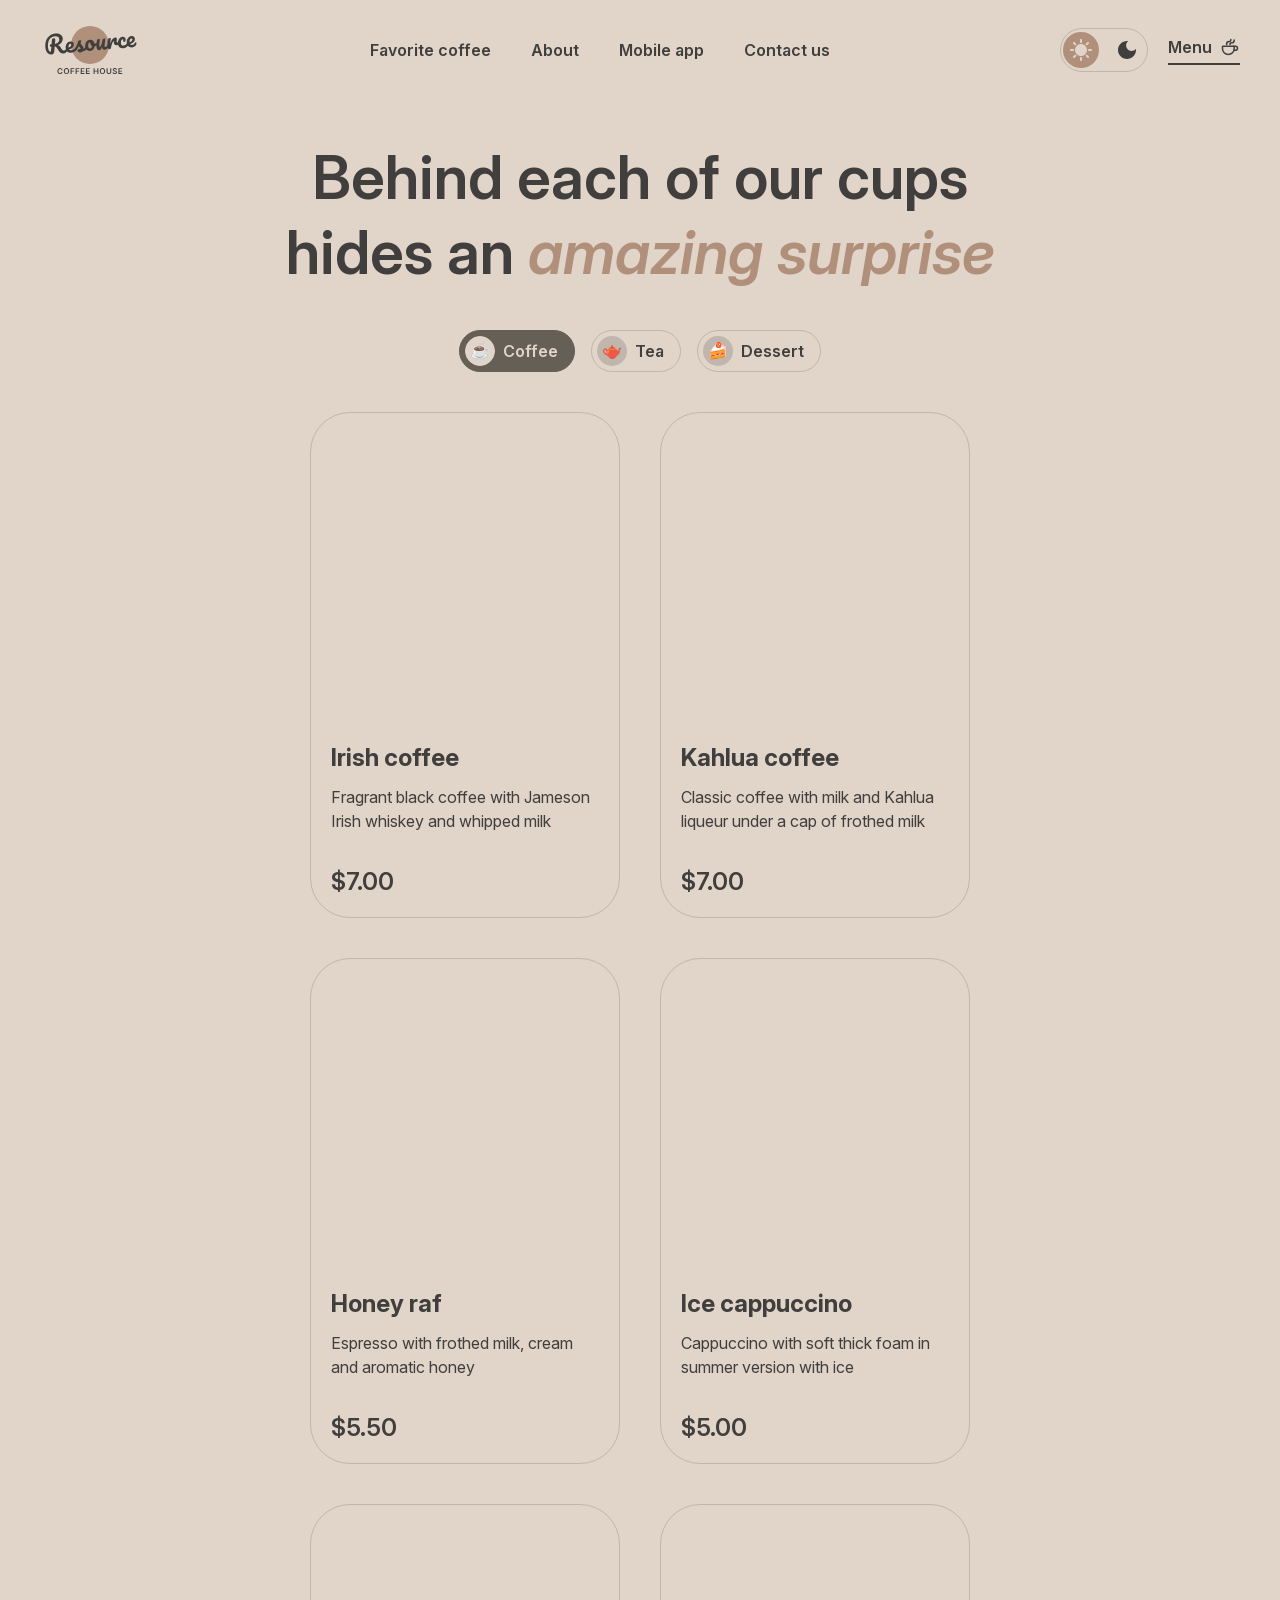
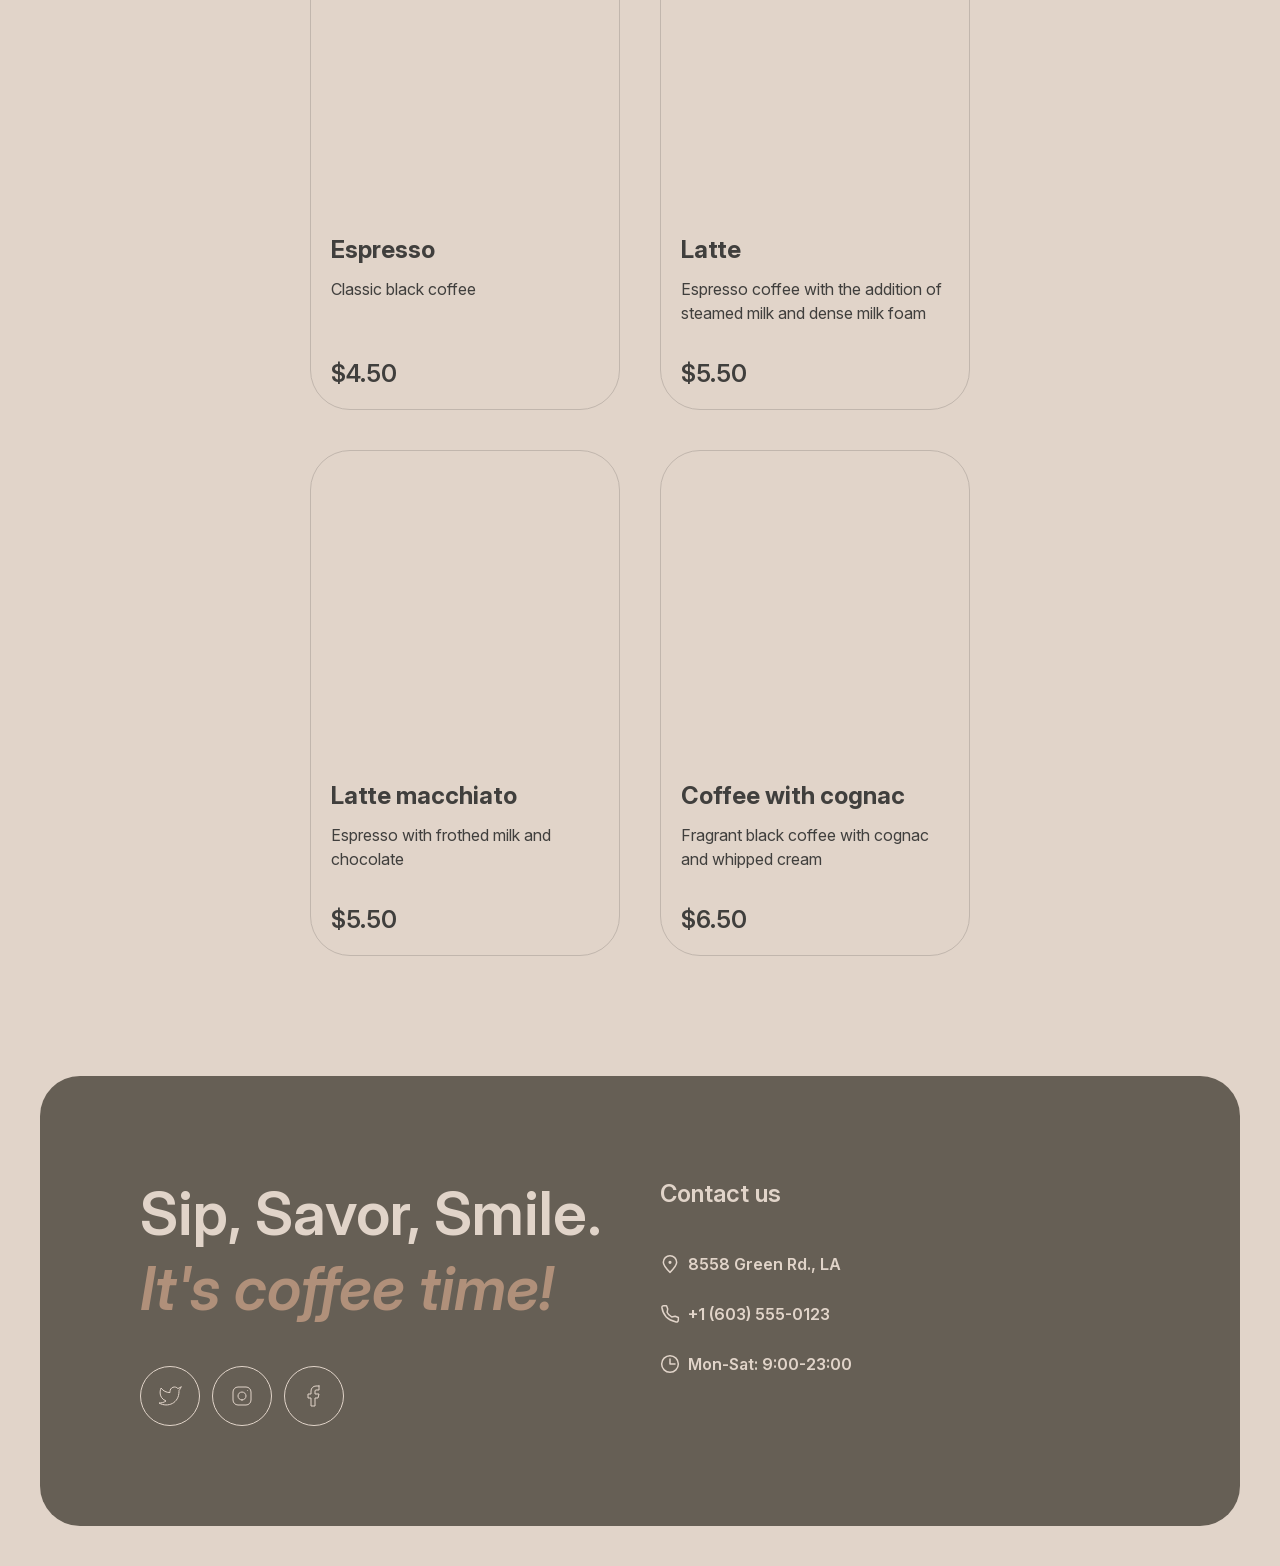
==== commit f3f91b24: "refactor: update burger-menu" ====
--- a/menu.html
+++ b/menu.html
@@ -23,6 +23,7 @@
     <script src="js/theme.js" defer></script>
     <script src="js/burger.js" defer></script>
     <script src="js/nav.js" defer></script>
+    <script src="js/products.js" defer></script>
     <script src="js/menu.js" defer></script>
   </head>
   <body>
@@ -107,7 +108,6 @@
               alt=""
               width="44"
               height="44"
-              hidden
               data-burger-close>
           </button>
         </div>
@@ -286,16 +286,31 @@
                   target="_blank"
                   rel="noopener noreferrer"
                 >
+                  <img
+                    src="assets/icons/pin-alt.svg"
+                    alt=""
+                    width="20"
+                    height="20">
                   8558 Green Rd., LA
                 </a>
               </li>
               <li>
                 <a class="footer__link" href="tel:+16035550123">
+                  <img
+                    src="assets/icons/phone.svg"
+                    alt=""
+                    width="20"
+                    height="20">
                   +1 (603) 555-0123
                 </a>
               </li>
               <li>
                 <span class="footer__hours">
+                  <img
+                    src="assets/icons/clock.svg"
+                    alt=""
+                    width="20"
+                    height="20">
                   Mon-Sat: 9:00-23:00
                 </span>
               </li>
--- a/css/layout.css
+++ b/css/layout.css
@@ -169,10 +169,20 @@
   width: 44px;
   height: 44px;
   max-width: none;
-}
-
-.burger__icon[hidden] {
-  display: none;
+  opacity: 1;
+  transition: opacity var(--transition);
+}
+
+.burger__icon--close {
+  opacity: 0;
+}
+
+.burger.is-open .burger__icon--open {
+  opacity: 0;
+}
+
+.burger.is-open .burger__icon--close {
+  opacity: 1;
 }
 
 [data-theme="dark"] .burger__icon {
--- a/css/menu.css
+++ b/css/menu.css
@@ -479,7 +479,11 @@
   }
 
   .modal__image {
-    display: none;
+    width: 100%;
+    max-width: 310px;
+    height: auto;
+    aspect-ratio: 1;
+    justify-self: center;
   }
 
   .modal__content {
@@ -494,6 +498,12 @@
   }
 }
 
+@media (max-width: 500px) {
+  .modal__image {
+    display: none;
+  }
+}
+
 @media (max-width: 380px) {
   .modal {
     padding: 16px;
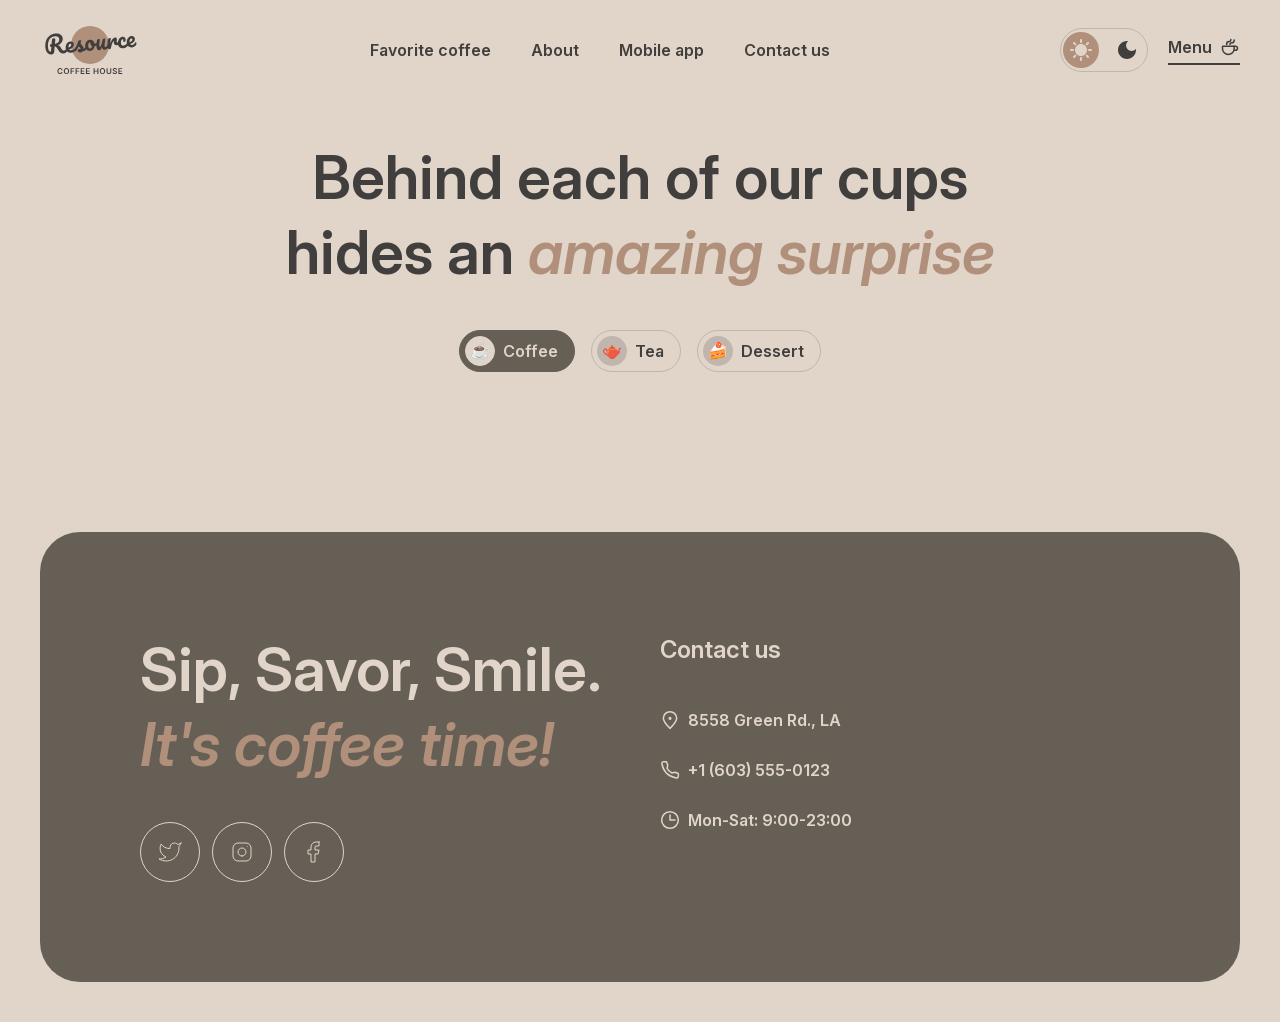
==== commit 9a111d48: "refactor: update burger-menu" ====
--- a/menu.html
+++ b/menu.html
@@ -21,9 +21,7 @@
       })();
     </script>
     <script src="js/theme.js" defer></script>
-    <script src="js/burger.js" defer></script>
     <script src="js/nav.js" defer></script>
-    <script src="js/products.js" defer></script>
     <script src="js/menu.js" defer></script>
   </head>
   <body>
@@ -87,73 +85,16 @@
               width="20"
               height="20">
           </a>
-          <button
-            class="burger"
-            type="button"
-            aria-label="Open menu"
-            aria-expanded="false"
-            aria-controls="mobile-nav"
-            data-burger
-          >
+          <button class="burger" type="button" aria-label="Open menu">
             <img
-              class="burger__icon burger__icon--open"
               src="assets/icons/button-icon-burger.svg"
               alt=""
               width="44"
-              height="44"
-              data-burger-open>
-            <img
-              class="burger__icon burger__icon--close"
-              src="assets/icons/button-icon-burger-close.svg"
-              alt=""
-              width="44"
-              height="44"
-              data-burger-close>
+              height="44">
           </button>
         </div>
       </div>
     </header>
-
-    <nav
-      class="mobile-nav"
-      id="mobile-nav"
-      aria-label="Mobile"
-      aria-hidden="true"
-      data-mobile-nav
-    >
-      <ul class="mobile-nav__list">
-        <li>
-          <a class="mobile-nav__link" href="index.html#favorites"
-            >Favorite coffee</a
-          >
-        </li>
-        <li>
-          <a class="mobile-nav__link" href="index.html#about">About</a>
-        </li>
-        <li>
-          <a class="mobile-nav__link" href="index.html#mobile-app"
-            >Mobile app</a
-          >
-        </li>
-        <li>
-          <a class="mobile-nav__link" href="index.html#contacts">Contact us</a>
-        </li>
-        <li>
-          <a
-            class="mobile-nav__link mobile-nav__link--menu mobile-nav__link--current"
-            href="menu.html"
-          >
-            Menu
-            <img
-              class="mobile-nav__menu-icon"
-              src="assets/icons/coffee-cup.svg"
-              alt=""
-              width="40"
-              height="40">
-          </a>
-        </li>
-      </ul>
-    </nav>
 
     <main>
       <section class="menu" id="menu" data-menu aria-labelledby="menu-title">
@@ -319,57 +260,5 @@
         </div>
       </div>
     </footer>
-
-    <div class="modal" hidden data-modal>
-      <div class="modal__backdrop" data-modal-backdrop></div>
-      <div
-        class="modal__dialog"
-        role="dialog"
-        aria-modal="true"
-        aria-labelledby="modal-title"
-        data-modal-dialog
-      >
-        <img class="modal__image" alt="" width="310" height="310" data-modal-image>
-        <div class="modal__content">
-          <div class="modal__header">
-            <h2 class="modal__title" id="modal-title" data-modal-title></h2>
-            <p class="modal__description" data-modal-description></p>
-          </div>
-
-          <div class="modal__group">
-            <h3 class="modal__label">Size</h3>
-            <div class="modal__choices" data-modal-sizes></div>
-          </div>
-
-          <div class="modal__group">
-            <h3 class="modal__label">Additives</h3>
-            <div class="modal__choices" data-modal-additives></div>
-          </div>
-
-          <div class="modal__total">
-            <span class="modal__total-label">Total:</span>
-            <span class="modal__total-price" data-modal-price></span>
-          </div>
-
-          <div class="modal__note">
-            <img
-              class="modal__note-icon"
-              src="assets/icons/info.svg"
-              alt=""
-              width="16"
-              height="16">
-            <p class="modal__note-text">
-              The cost is not final. Download our mobile app to see the final
-              price and place your order. Earn loyalty points and enjoy your
-              favorite coffee with up to 20% discount.
-            </p>
-          </div>
-
-          <button class="modal__close" type="button" data-modal-close>
-            Close
-          </button>
-        </div>
-      </div>
-    </div>
   </body>
 </html>
--- a/css/layout.css
+++ b/css/layout.css
@@ -157,122 +157,19 @@
 
 .burger {
   display: none;
-  position: relative;
   width: 44px;
   height: 44px;
   padding: 0;
 }
 
-.burger__icon {
-  position: absolute;
-  inset: 0;
+.burger img {
   width: 44px;
   height: 44px;
   max-width: none;
-  opacity: 1;
-  transition: opacity var(--transition);
-}
-
-.burger__icon--close {
-  opacity: 0;
-}
-
-.burger.is-open .burger__icon--open {
-  opacity: 0;
-}
-
-.burger.is-open .burger__icon--close {
-  opacity: 1;
-}
-
-[data-theme="dark"] .burger__icon {
+}
+
+[data-theme="dark"] .burger img {
   filter: var(--icon-filter-on);
-}
-
-.mobile-nav {
-  position: fixed;
-  top: var(--header-height);
-  left: 0;
-  right: 0;
-  bottom: 0;
-  z-index: 9;
-  display: flex;
-  align-items: center;
-  justify-content: center;
-  padding: 0 var(--container-padding);
-  background-color: var(--color-bg);
-  opacity: 0;
-  visibility: hidden;
-  pointer-events: none;
-  transform: translateY(-1rem);
-  transition: opacity var(--transition), visibility var(--transition),
-    transform var(--transition), background-color var(--transition);
-}
-
-.mobile-nav.is-open {
-  opacity: 1;
-  visibility: visible;
-  pointer-events: auto;
-  transform: translateY(0);
-}
-
-@media (min-width: 769px) {
-  .mobile-nav {
-    display: none;
-  }
-}
-
-.mobile-nav__list {
-  display: flex;
-  flex-direction: column;
-  align-items: center;
-  width: 100%;
-  max-width: 43rem;
-  gap: 60px;
-}
-
-.mobile-nav__list > li:last-child {
-  margin-top: 40px;
-}
-
-@media (max-width: 380px) {
-  .mobile-nav__list {
-    max-width: 348px;
-  }
-}
-
-.mobile-nav__link {
-  display: inline-flex;
-  align-items: center;
-  justify-content: center;
-  gap: 16px;
-  min-height: 40px;
-  font-family: var(--font-family);
-  font-size: 32px;
-  font-weight: 600;
-  line-height: 1.25;
-  letter-spacing: 0;
-  text-align: center;
-  color: var(--color-text);
-}
-
-.mobile-nav__menu-icon {
-  width: 40px;
-  height: 40px;
-  max-width: none;
-}
-
-[data-theme="dark"] .mobile-nav__menu-icon {
-  filter: var(--icon-filter-on);
-}
-
-.mobile-nav__link--current {
-  box-shadow: inset 0 -2px 0 currentColor;
-  padding-bottom: 6px;
-}
-
-body.is-menu-open {
-  overflow: hidden;
 }
 
 .footer {
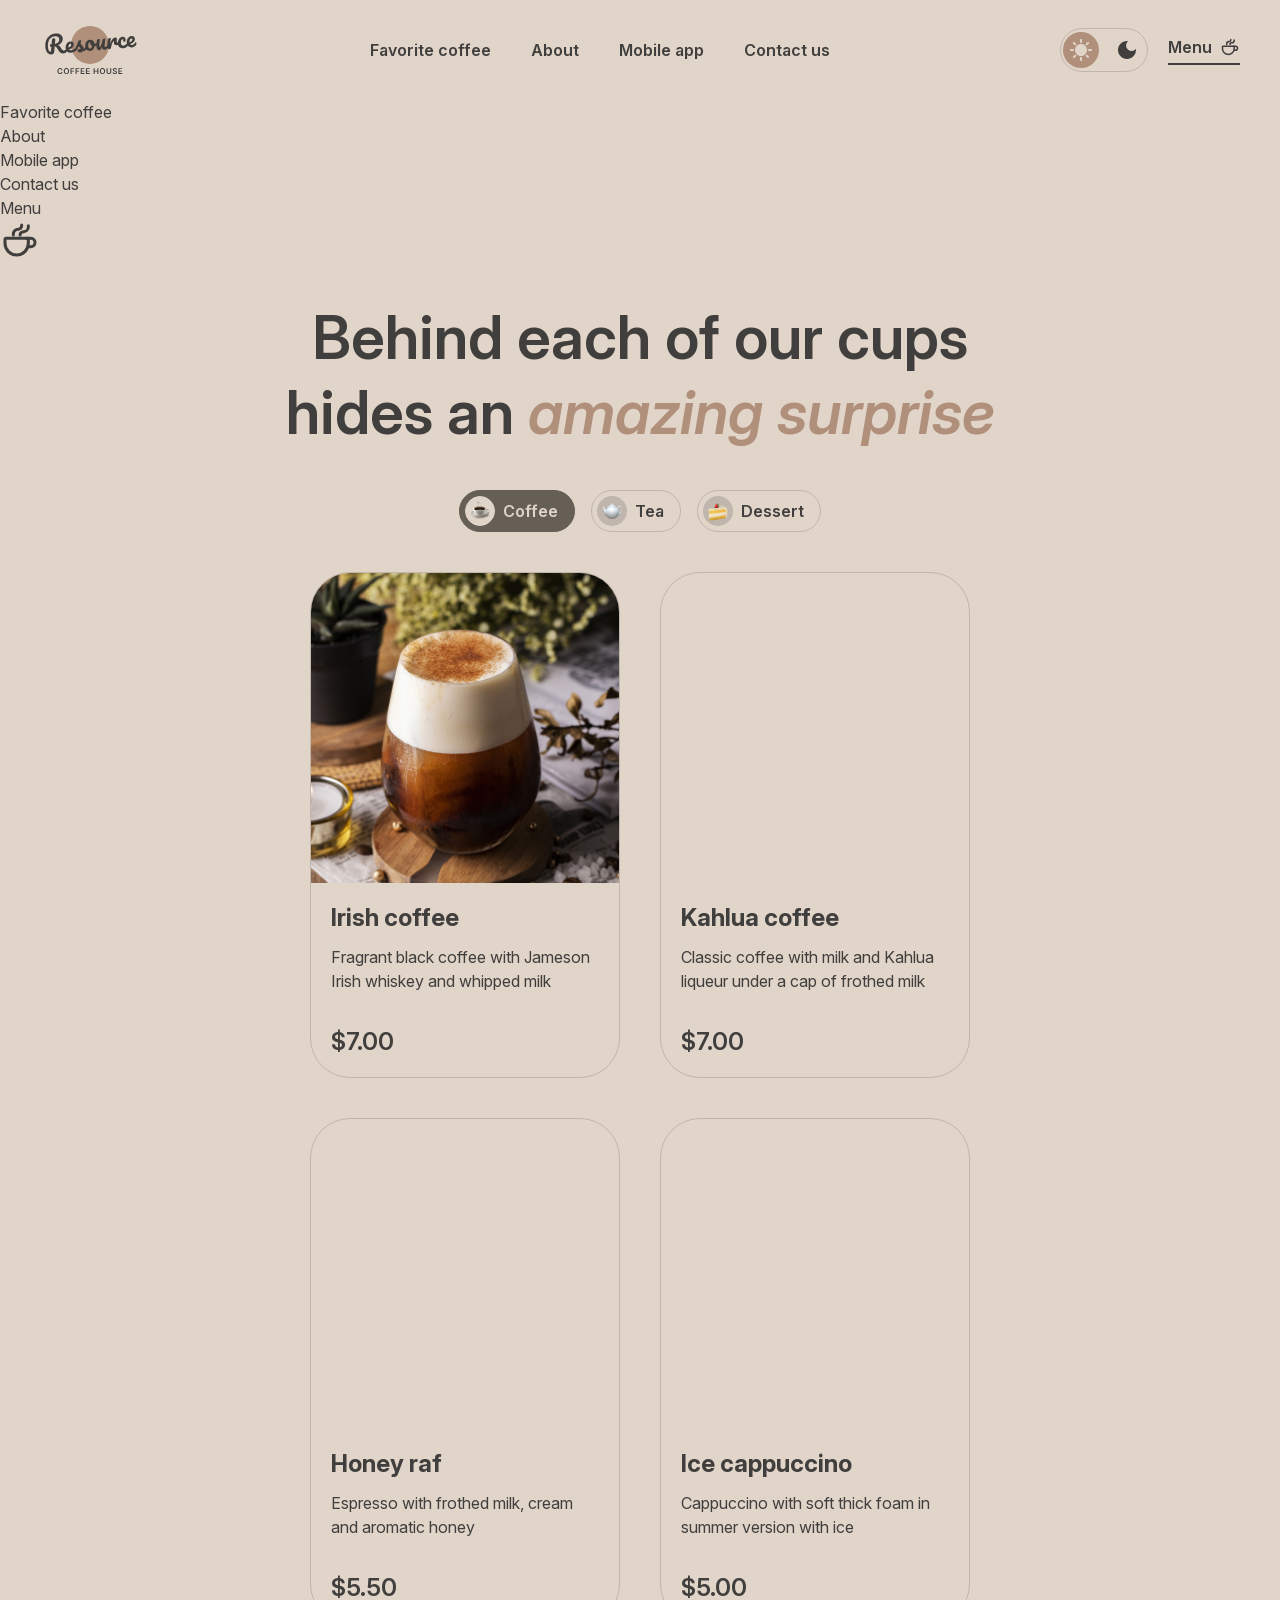
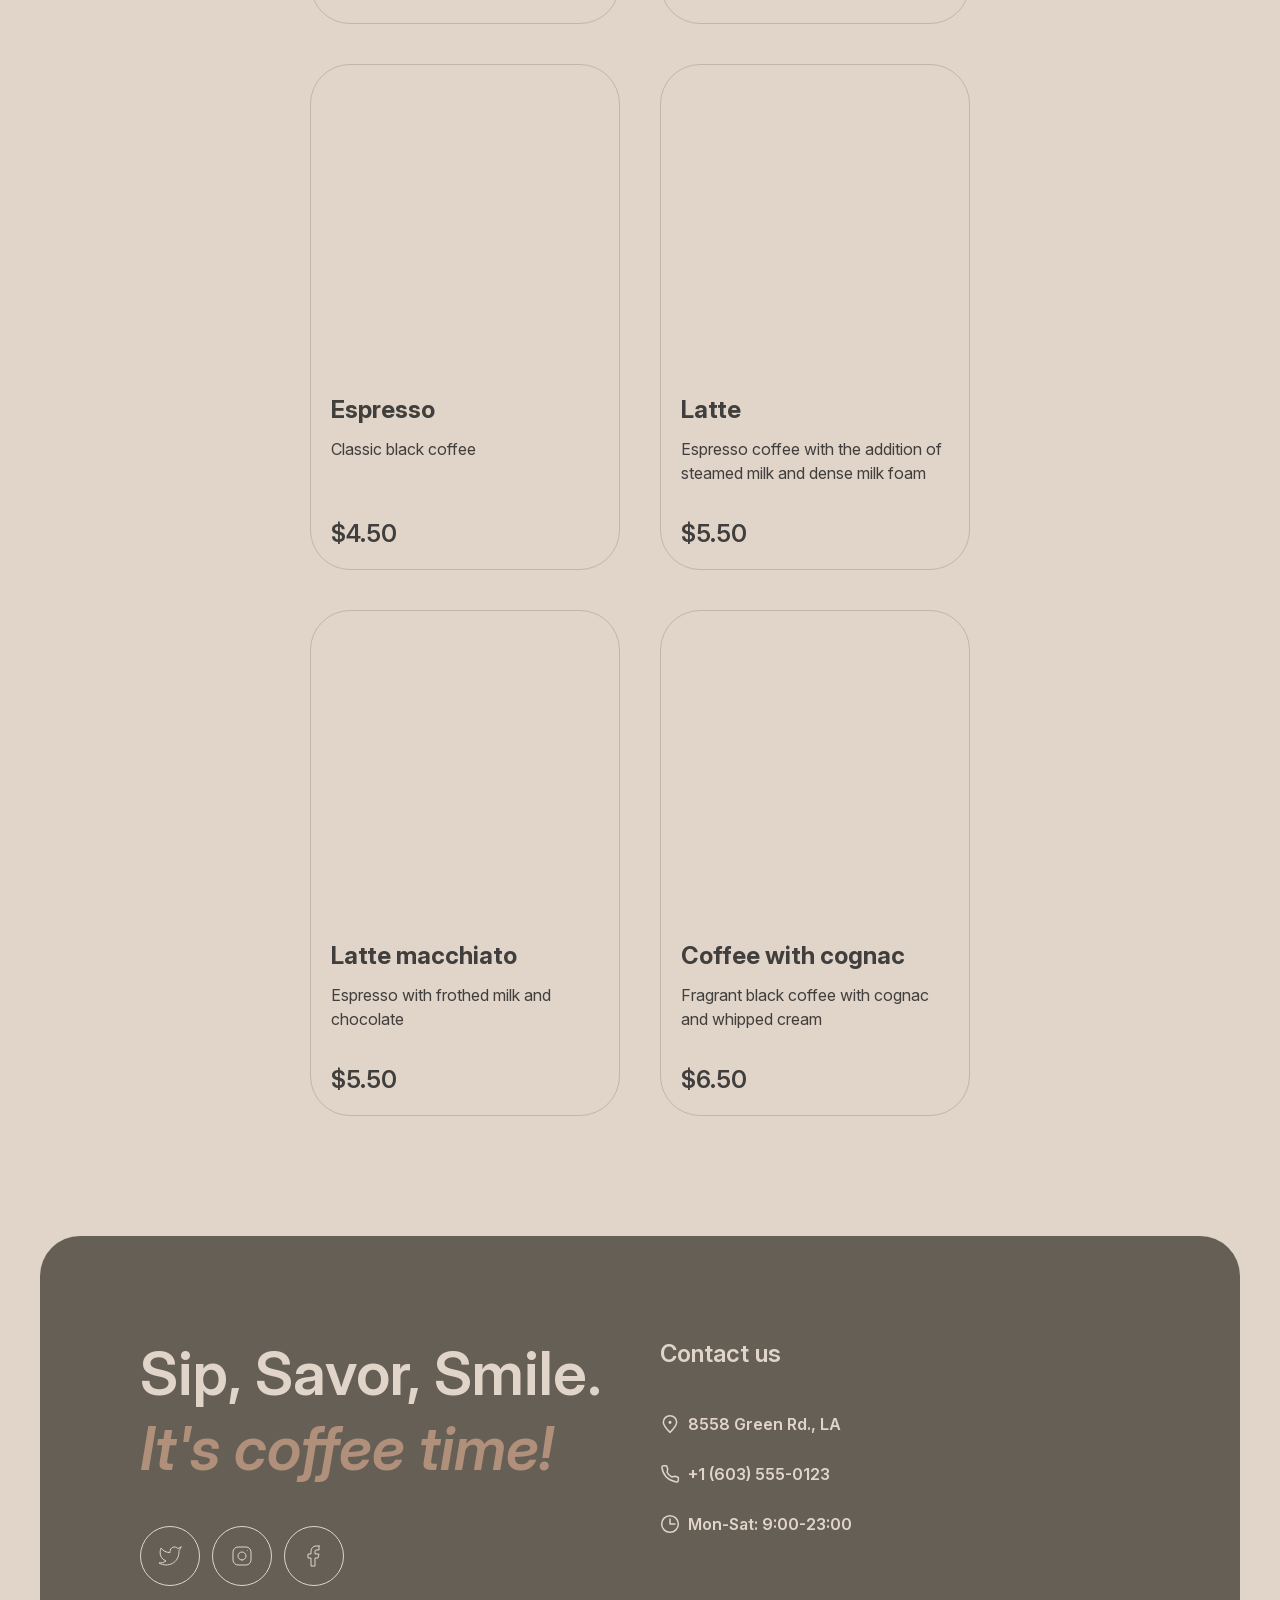
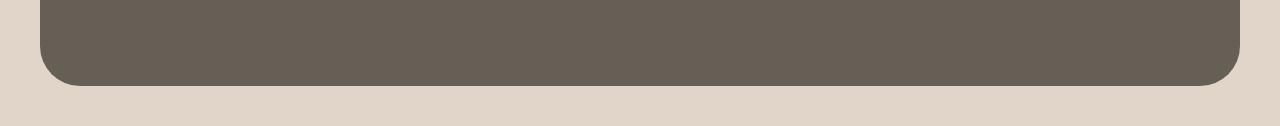
==== commit 759e2412: "refactor: update icons" ====
--- a/menu.html
+++ b/menu.html
@@ -21,7 +21,9 @@
       })();
     </script>
     <script src="js/theme.js" defer></script>
+    <script src="js/burger.js" defer></script>
     <script src="js/nav.js" defer></script>
+    <script src="js/products.js" defer></script>
     <script src="js/menu.js" defer></script>
   </head>
   <body>
@@ -85,16 +87,73 @@
               width="20"
               height="20">
           </a>
-          <button class="burger" type="button" aria-label="Open menu">
-            <img
+          <button
+            class="burger"
+            type="button"
+            aria-label="Open menu"
+            aria-expanded="false"
+            aria-controls="mobile-nav"
+            data-burger
+          >
+            <img
+              class="burger__icon burger__icon--open"
               src="assets/icons/button-icon-burger.svg"
               alt=""
               width="44"
-              height="44">
+              height="44"
+              data-burger-open>
+            <img
+              class="burger__icon burger__icon--close"
+              src="assets/icons/button-icon-burger-close.svg"
+              alt=""
+              width="44"
+              height="44"
+              data-burger-close>
           </button>
         </div>
       </div>
     </header>
+
+    <nav
+      class="mobile-nav"
+      id="mobile-nav"
+      aria-label="Mobile"
+      aria-hidden="true"
+      data-mobile-nav
+    >
+      <ul class="mobile-nav__list">
+        <li>
+          <a class="mobile-nav__link" href="index.html#favorites"
+            >Favorite coffee</a
+          >
+        </li>
+        <li>
+          <a class="mobile-nav__link" href="index.html#about">About</a>
+        </li>
+        <li>
+          <a class="mobile-nav__link" href="index.html#mobile-app"
+            >Mobile app</a
+          >
+        </li>
+        <li>
+          <a class="mobile-nav__link" href="index.html#contacts">Contact us</a>
+        </li>
+        <li>
+          <a
+            class="mobile-nav__link mobile-nav__link--menu mobile-nav__link--current"
+            href="menu.html"
+          >
+            Menu
+            <img
+              class="mobile-nav__menu-icon"
+              src="assets/icons/coffee-cup.svg"
+              alt=""
+              width="40"
+              height="40">
+          </a>
+        </li>
+      </ul>
+    </nav>
 
     <main>
       <section class="menu" id="menu" data-menu aria-labelledby="menu-title">
@@ -116,7 +175,13 @@
               tabindex="0"
               data-category="coffee"
             >
-              <span class="menu__tab-icon" aria-hidden="true">☕</span>
+              <span class="menu__tab-icon" aria-hidden="true">
+                <img
+                  src="assets/images/coffee.png"
+                  alt="Coffee"
+                  width="16"
+                  height="24">
+              </span>
               Coffee
             </button>
             <button
@@ -129,7 +194,13 @@
               tabindex="-1"
               data-category="tea"
             >
-              <span class="menu__tab-icon" aria-hidden="true">🫖</span>
+              <span class="menu__tab-icon" aria-hidden="true">
+                <img
+                  src="assets/images/tea.png"
+                  alt="Tea"
+                  width="16"
+                  height="24">
+              </span>
               Tea
             </button>
             <button
@@ -142,7 +213,13 @@
               tabindex="-1"
               data-category="dessert"
             >
-              <span class="menu__tab-icon" aria-hidden="true">🍰</span>
+              <span class="menu__tab-icon" aria-hidden="true">
+                <img
+                  src="assets/images/dessert.png"
+                  alt="Dessert"
+                  width="16"
+                  height="24">
+              </span>
               Dessert
             </button>
           </div>
@@ -260,5 +337,57 @@
         </div>
       </div>
     </footer>
+
+    <div class="modal" hidden data-modal>
+      <div class="modal__backdrop" data-modal-backdrop></div>
+      <div
+        class="modal__dialog"
+        role="dialog"
+        aria-modal="true"
+        aria-labelledby="modal-title"
+        data-modal-dialog
+      >
+        <img class="modal__image" alt="" width="310" height="310" data-modal-image>
+        <div class="modal__content">
+          <div class="modal__header">
+            <h2 class="modal__title" id="modal-title" data-modal-title></h2>
+            <p class="modal__description" data-modal-description></p>
+          </div>
+
+          <div class="modal__group">
+            <h3 class="modal__label">Size</h3>
+            <div class="modal__choices" data-modal-sizes></div>
+          </div>
+
+          <div class="modal__group">
+            <h3 class="modal__label">Additives</h3>
+            <div class="modal__choices" data-modal-additives></div>
+          </div>
+
+          <div class="modal__total">
+            <span class="modal__total-label">Total:</span>
+            <span class="modal__total-price" data-modal-price></span>
+          </div>
+
+          <div class="modal__note">
+            <img
+              class="modal__note-icon"
+              src="assets/icons/info.svg"
+              alt=""
+              width="16"
+              height="16">
+            <p class="modal__note-text">
+              The cost is not final. Download our mobile app to see the final
+              price and place your order. Earn loyalty points and enjoy your
+              favorite coffee with up to 20% discount.
+            </p>
+          </div>
+
+          <button class="modal__close" type="button" data-modal-close>
+            Close
+          </button>
+        </div>
+      </div>
+    </div>
   </body>
 </html>
--- a/css/menu.css
+++ b/css/menu.css
@@ -41,12 +41,15 @@
   border: 1px solid transparent;
   border-radius: 50%;
   background-color: #c1b6ad;
-  font-family: "Apple Color Emoji", "Segoe UI Emoji", "Noto Color Emoji",
-    sans-serif;
-  font-size: 16px;
-  line-height: 1;
   overflow: hidden;
   transition: background-color var(--transition), border-color var(--transition);
+}
+
+.menu__tab-icon img {
+  width: 20px;
+  height: 20px;
+  object-fit: cover;
+  display: block;
 }
 
 .menu__tab:hover,
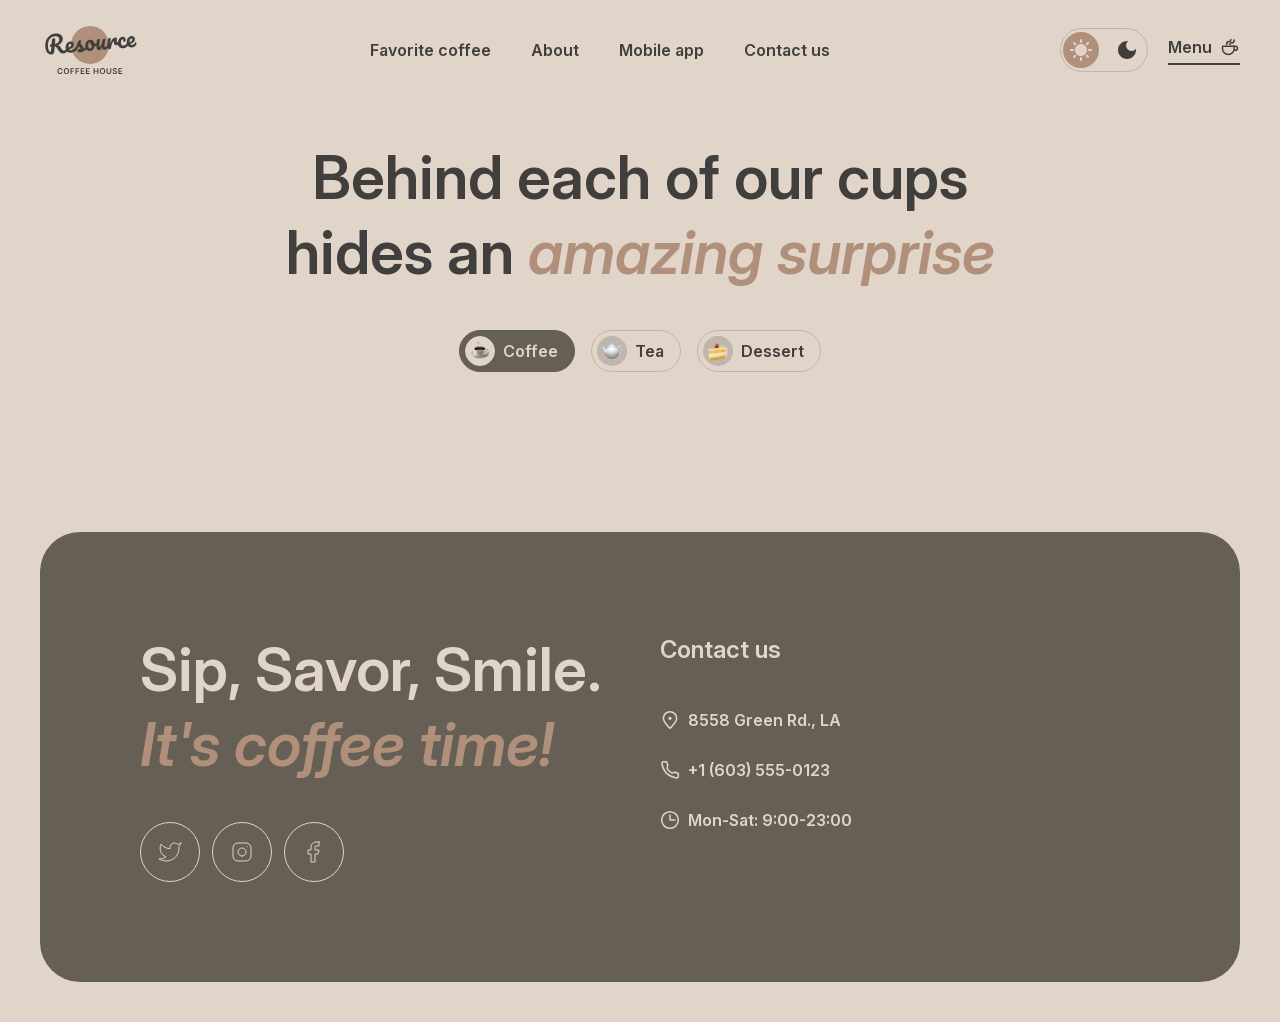
==== commit caa6659d: "refactor: update icons" ====
--- a/menu.html
+++ b/menu.html
@@ -21,9 +21,7 @@
       })();
     </script>
     <script src="js/theme.js" defer></script>
-    <script src="js/burger.js" defer></script>
     <script src="js/nav.js" defer></script>
-    <script src="js/products.js" defer></script>
     <script src="js/menu.js" defer></script>
   </head>
   <body>
@@ -87,73 +85,16 @@
               width="20"
               height="20">
           </a>
-          <button
-            class="burger"
-            type="button"
-            aria-label="Open menu"
-            aria-expanded="false"
-            aria-controls="mobile-nav"
-            data-burger
-          >
+          <button class="burger" type="button" aria-label="Open menu">
             <img
-              class="burger__icon burger__icon--open"
               src="assets/icons/button-icon-burger.svg"
               alt=""
               width="44"
-              height="44"
-              data-burger-open>
-            <img
-              class="burger__icon burger__icon--close"
-              src="assets/icons/button-icon-burger-close.svg"
-              alt=""
-              width="44"
-              height="44"
-              data-burger-close>
+              height="44">
           </button>
         </div>
       </div>
     </header>
-
-    <nav
-      class="mobile-nav"
-      id="mobile-nav"
-      aria-label="Mobile"
-      aria-hidden="true"
-      data-mobile-nav
-    >
-      <ul class="mobile-nav__list">
-        <li>
-          <a class="mobile-nav__link" href="index.html#favorites"
-            >Favorite coffee</a
-          >
-        </li>
-        <li>
-          <a class="mobile-nav__link" href="index.html#about">About</a>
-        </li>
-        <li>
-          <a class="mobile-nav__link" href="index.html#mobile-app"
-            >Mobile app</a
-          >
-        </li>
-        <li>
-          <a class="mobile-nav__link" href="index.html#contacts">Contact us</a>
-        </li>
-        <li>
-          <a
-            class="mobile-nav__link mobile-nav__link--menu mobile-nav__link--current"
-            href="menu.html"
-          >
-            Menu
-            <img
-              class="mobile-nav__menu-icon"
-              src="assets/icons/coffee-cup.svg"
-              alt=""
-              width="40"
-              height="40">
-          </a>
-        </li>
-      </ul>
-    </nav>
 
     <main>
       <section class="menu" id="menu" data-menu aria-labelledby="menu-title">
@@ -337,57 +278,5 @@
         </div>
       </div>
     </footer>
-
-    <div class="modal" hidden data-modal>
-      <div class="modal__backdrop" data-modal-backdrop></div>
-      <div
-        class="modal__dialog"
-        role="dialog"
-        aria-modal="true"
-        aria-labelledby="modal-title"
-        data-modal-dialog
-      >
-        <img class="modal__image" alt="" width="310" height="310" data-modal-image>
-        <div class="modal__content">
-          <div class="modal__header">
-            <h2 class="modal__title" id="modal-title" data-modal-title></h2>
-            <p class="modal__description" data-modal-description></p>
-          </div>
-
-          <div class="modal__group">
-            <h3 class="modal__label">Size</h3>
-            <div class="modal__choices" data-modal-sizes></div>
-          </div>
-
-          <div class="modal__group">
-            <h3 class="modal__label">Additives</h3>
-            <div class="modal__choices" data-modal-additives></div>
-          </div>
-
-          <div class="modal__total">
-            <span class="modal__total-label">Total:</span>
-            <span class="modal__total-price" data-modal-price></span>
-          </div>
-
-          <div class="modal__note">
-            <img
-              class="modal__note-icon"
-              src="assets/icons/info.svg"
-              alt=""
-              width="16"
-              height="16">
-            <p class="modal__note-text">
-              The cost is not final. Download our mobile app to see the final
-              price and place your order. Earn loyalty points and enjoy your
-              favorite coffee with up to 20% discount.
-            </p>
-          </div>
-
-          <button class="modal__close" type="button" data-modal-close>
-            Close
-          </button>
-        </div>
-      </div>
-    </div>
   </body>
 </html>
--- a/css/menu.css
+++ b/css/menu.css
@@ -96,7 +96,6 @@
   border: 1px solid var(--color-border);
   border-radius: var(--radius);
   overflow: hidden;
-  cursor: pointer;
 }
 
 .menu-card__media {
@@ -233,291 +232,3 @@
     aspect-ratio: 1;
   }
 }
-
-.modal {
-  position: fixed;
-  inset: 0;
-  z-index: 100;
-  display: flex;
-  align-items: center;
-  justify-content: center;
-  padding: 40px 20px;
-}
-
-.modal[hidden] {
-  display: none;
-}
-
-.modal__backdrop {
-  position: absolute;
-  inset: 0;
-  background: url("../assets/images/backdrop.png") center / cover no-repeat;
-  opacity: 0.8;
-  cursor: pointer;
-}
-
-.modal__dialog {
-  position: relative;
-  z-index: 1;
-  display: grid;
-  grid-template-columns: 310px minmax(0, 1fr);
-  align-items: start;
-  column-gap: 20px;
-  width: 800px;
-  height: 504px;
-  max-width: calc(100vw - 40px);
-  padding: 16px;
-  border-radius: var(--radius);
-  background-color: #e1d4c9;
-  color: #403f3d;
-  box-sizing: border-box;
-}
-
-[data-theme="dark"] .modal__dialog {
-  background-color: #292826;
-  color: #e1d4c9;
-}
-
-.modal__image {
-  width: 310px;
-  height: 310px;
-  object-fit: cover;
-  border-radius: var(--radius);
-}
-
-.modal__content {
-  display: flex;
-  flex-direction: column;
-  gap: 20px;
-  min-width: 0;
-  height: 100%;
-  min-height: 472px;
-}
-
-.modal__header {
-  display: flex;
-  flex-direction: column;
-  gap: 12px;
-}
-
-.modal__title {
-  font-size: 24px;
-  font-weight: 600;
-  line-height: 1.25;
-}
-
-.modal__description {
-  font-size: 16px;
-  font-weight: 400;
-  line-height: 1.5;
-}
-
-.modal__group {
-  display: flex;
-  flex-direction: column;
-  gap: 8px;
-}
-
-.modal__label {
-  font-size: 16px;
-  font-weight: 400;
-  line-height: 1.5;
-}
-
-.modal__choices {
-  display: flex;
-  flex-wrap: wrap;
-  gap: 8px;
-}
-
-.modal__choice {
-  display: inline-flex;
-  align-items: center;
-  gap: 8px;
-  min-height: 40px;
-  padding: 5px 16px 5px 5px;
-  border: 1px solid #c1b6ad;
-  border-radius: var(--radius);
-  background-color: transparent;
-  color: inherit;
-  font-size: 16px;
-  font-weight: 600;
-  line-height: 1.5;
-  transition: background-color var(--transition), color var(--transition),
-    border-color var(--transition);
-}
-
-.modal__choice-badge {
-  display: grid;
-  place-items: center;
-  width: 30px;
-  height: 30px;
-  flex-shrink: 0;
-  border-radius: 50%;
-  background-color: #c1b6ad;
-  color: #403f3d;
-  font-size: 16px;
-  font-weight: 600;
-  line-height: 1;
-  transition: background-color var(--transition), color var(--transition);
-}
-
-.modal__choice:hover,
-.modal__choice--active {
-  background-color: #665f55;
-  border-color: #665f55;
-  color: #e1d4c9;
-}
-
-.modal__choice:hover .modal__choice-badge,
-.modal__choice--active .modal__choice-badge {
-  background-color: #e1d4c9;
-  color: #403f3d;
-}
-
-[data-theme="dark"] .modal__choice {
-  border-color: #c1b6ad;
-}
-
-[data-theme="dark"] .modal__choice-badge {
-  background-color: #665f55;
-  color: #e1d4c9;
-}
-
-[data-theme="dark"] .modal__choice:hover,
-[data-theme="dark"] .modal__choice--active {
-  background-color: #403f3d;
-  border-color: #403f3d;
-  color: #e1d4c9;
-}
-
-[data-theme="dark"] .modal__choice:hover .modal__choice-badge,
-[data-theme="dark"] .modal__choice--active .modal__choice-badge {
-  background-color: #292826;
-  color: #e1d4c9;
-}
-
-.modal__total {
-  display: flex;
-  align-items: center;
-  justify-content: space-between;
-  gap: 16px;
-  font-size: 24px;
-  font-weight: 600;
-  line-height: 1.25;
-}
-
-.modal__note {
-  display: flex;
-  align-items: flex-start;
-  gap: 8px;
-  padding-top: 10px;
-  border-top: 1px solid #c1b6ad;
-}
-
-[data-theme="dark"] .modal__note {
-  border-top-color: #665f55;
-}
-
-.modal__note-icon {
-  flex-shrink: 0;
-  width: 16px;
-  height: 16px;
-  margin-top: 2px;
-}
-
-[data-theme="dark"] .modal__note-icon {
-  filter: var(--icon-filter-on);
-}
-
-.modal__note-text {
-  font-family: var(--font-family);
-  font-size: 10px;
-  font-weight: 600;
-  line-height: 1.4;
-  letter-spacing: 0;
-}
-
-.modal__close {
-  display: inline-flex;
-  align-items: center;
-  justify-content: center;
-  width: 438px;
-  max-width: 100%;
-  height: 44px;
-  min-height: 44px;
-  margin-top: auto;
-  padding: 0 20px;
-  border: 1px solid currentColor;
-  border-radius: var(--radius);
-  background-color: transparent;
-  color: inherit;
-  font-size: 16px;
-  font-weight: 600;
-  line-height: 1.5;
-  transition: background-color var(--transition), color var(--transition),
-    border-color var(--transition);
-}
-
-.modal__close:hover {
-  background-color: var(--color-hover-bg);
-  border-color: var(--color-hover-bg);
-  color: var(--color-hover-on);
-}
-
-body.is-modal-open {
-  overflow: hidden;
-}
-
-@media (max-width: 768px) {
-  .modal {
-    padding: 40px;
-  }
-
-  .modal__dialog {
-    grid-template-columns: 1fr;
-    width: 100%;
-    max-width: 688px;
-    height: auto;
-  }
-
-  .modal__image {
-    width: 100%;
-    max-width: 310px;
-    height: auto;
-    aspect-ratio: 1;
-    justify-self: center;
-  }
-
-  .modal__content {
-    min-height: 0;
-    height: auto;
-    gap: 20px;
-  }
-
-  .modal__close {
-    width: 326px;
-    margin-top: 0;
-  }
-}
-
-@media (max-width: 500px) {
-  .modal__image {
-    display: none;
-  }
-}
-
-@media (max-width: 380px) {
-  .modal {
-    padding: 16px;
-  }
-
-  .modal__dialog {
-    max-width: 348px;
-    padding: 16px;
-  }
-
-  .modal__close {
-    width: 310px;
-  }
-}
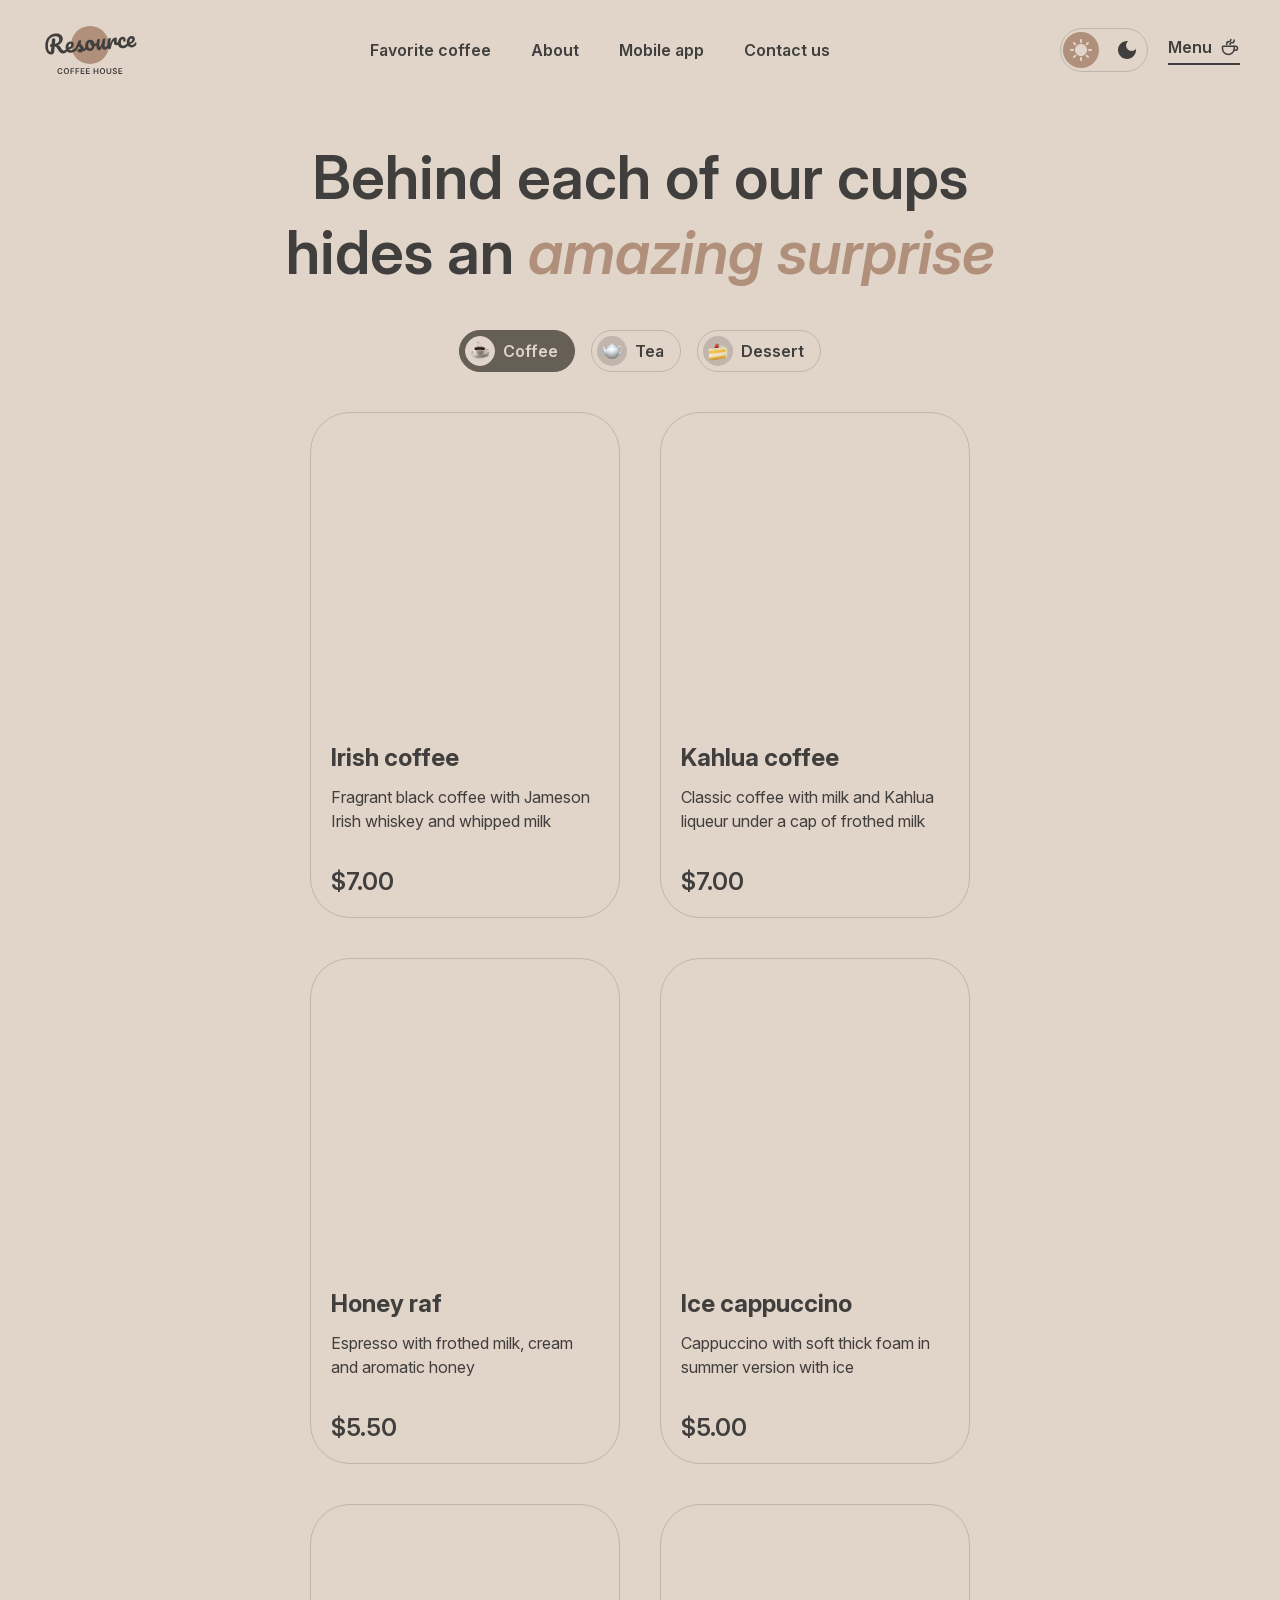
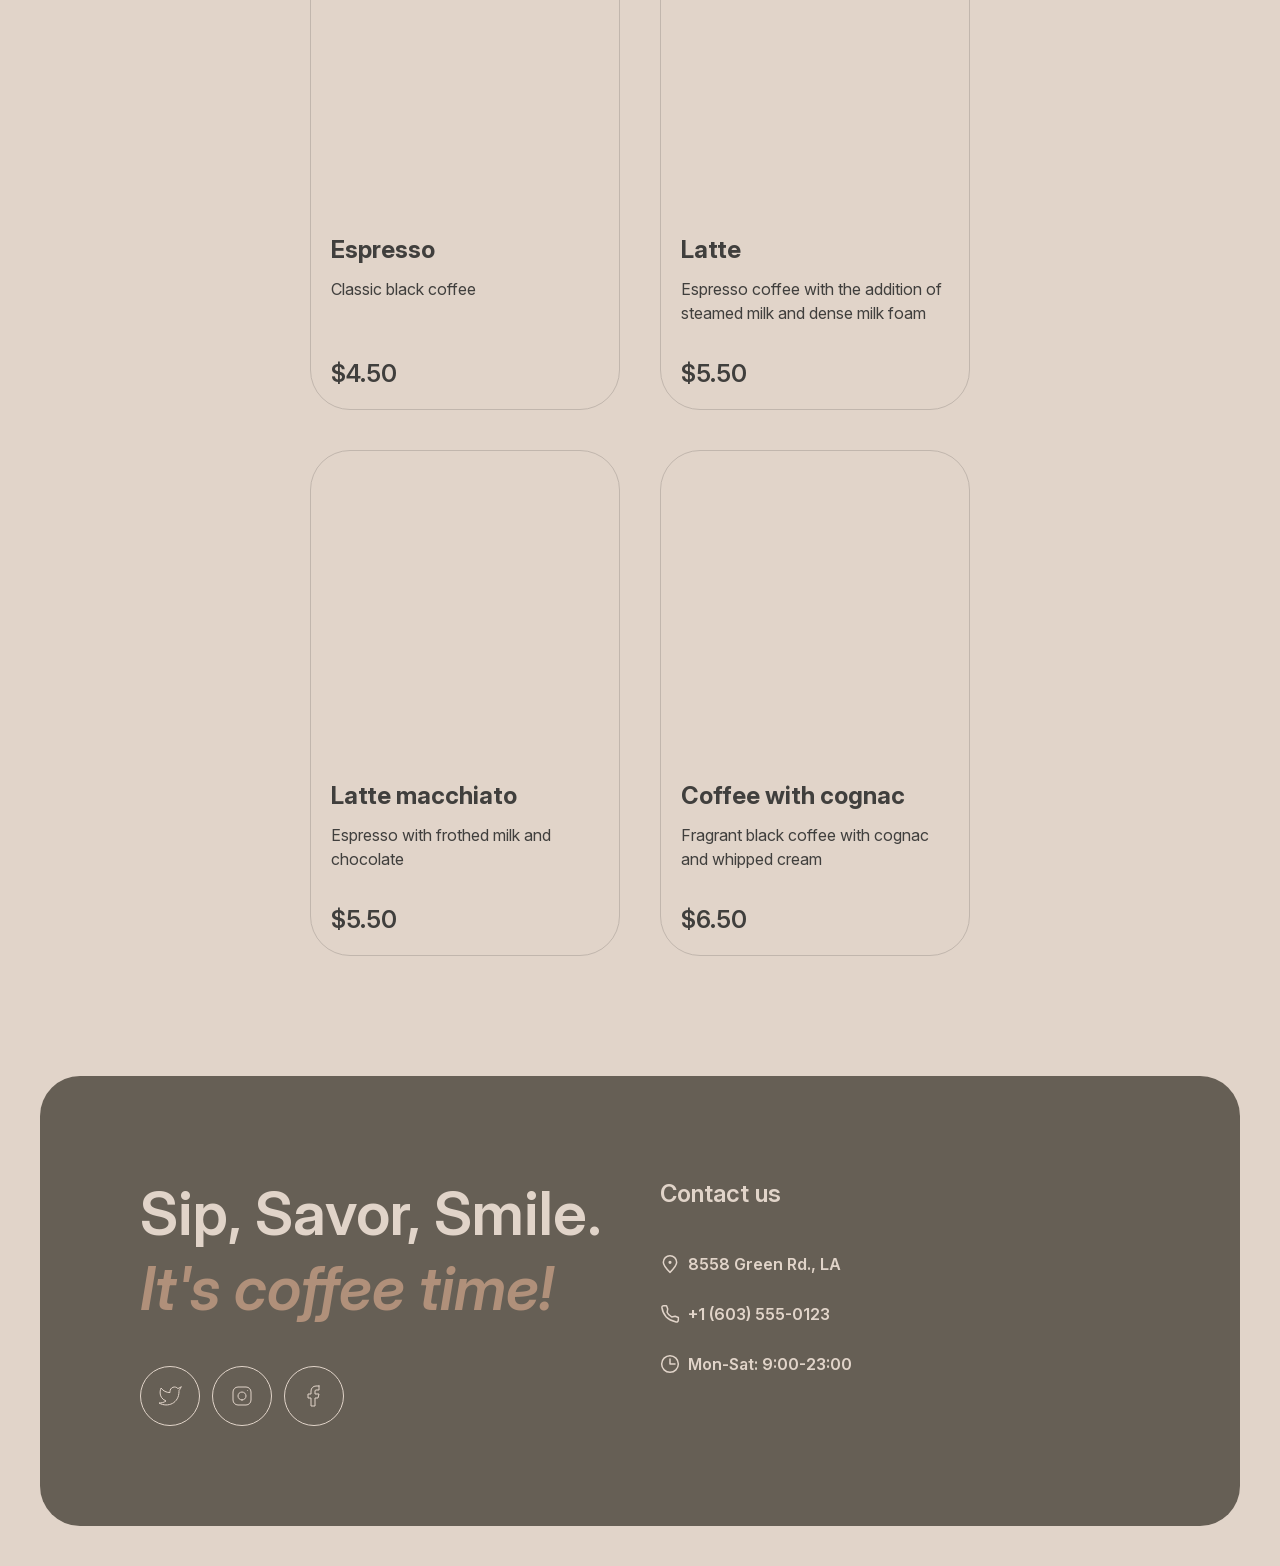
==== commit 466a7221: "Merge 759e24129b1172b68b2f0771efea6f1bc0b2d8a2 into caa6659dd5caa4c313edc686dc24fc3ab4ebeed7" ====
--- a/menu.html
+++ b/menu.html
@@ -21,7 +21,9 @@
       })();
     </script>
     <script src="js/theme.js" defer></script>
+    <script src="js/burger.js" defer></script>
     <script src="js/nav.js" defer></script>
+    <script src="js/products.js" defer></script>
     <script src="js/menu.js" defer></script>
   </head>
   <body>
@@ -85,16 +87,73 @@
               width="20"
               height="20">
           </a>
-          <button class="burger" type="button" aria-label="Open menu">
-            <img
+          <button
+            class="burger"
+            type="button"
+            aria-label="Open menu"
+            aria-expanded="false"
+            aria-controls="mobile-nav"
+            data-burger
+          >
+            <img
+              class="burger__icon burger__icon--open"
               src="assets/icons/button-icon-burger.svg"
               alt=""
               width="44"
-              height="44">
+              height="44"
+              data-burger-open>
+            <img
+              class="burger__icon burger__icon--close"
+              src="assets/icons/button-icon-burger-close.svg"
+              alt=""
+              width="44"
+              height="44"
+              data-burger-close>
           </button>
         </div>
       </div>
     </header>
+
+    <nav
+      class="mobile-nav"
+      id="mobile-nav"
+      aria-label="Mobile"
+      aria-hidden="true"
+      data-mobile-nav
+    >
+      <ul class="mobile-nav__list">
+        <li>
+          <a class="mobile-nav__link" href="index.html#favorites"
+            >Favorite coffee</a
+          >
+        </li>
+        <li>
+          <a class="mobile-nav__link" href="index.html#about">About</a>
+        </li>
+        <li>
+          <a class="mobile-nav__link" href="index.html#mobile-app"
+            >Mobile app</a
+          >
+        </li>
+        <li>
+          <a class="mobile-nav__link" href="index.html#contacts">Contact us</a>
+        </li>
+        <li>
+          <a
+            class="mobile-nav__link mobile-nav__link--menu mobile-nav__link--current"
+            href="menu.html"
+          >
+            Menu
+            <img
+              class="mobile-nav__menu-icon"
+              src="assets/icons/coffee-cup.svg"
+              alt=""
+              width="40"
+              height="40">
+          </a>
+        </li>
+      </ul>
+    </nav>
 
     <main>
       <section class="menu" id="menu" data-menu aria-labelledby="menu-title">
@@ -278,5 +337,57 @@
         </div>
       </div>
     </footer>
+
+    <div class="modal" hidden data-modal>
+      <div class="modal__backdrop" data-modal-backdrop></div>
+      <div
+        class="modal__dialog"
+        role="dialog"
+        aria-modal="true"
+        aria-labelledby="modal-title"
+        data-modal-dialog
+      >
+        <img class="modal__image" alt="" width="310" height="310" data-modal-image>
+        <div class="modal__content">
+          <div class="modal__header">
+            <h2 class="modal__title" id="modal-title" data-modal-title></h2>
+            <p class="modal__description" data-modal-description></p>
+          </div>
+
+          <div class="modal__group">
+            <h3 class="modal__label">Size</h3>
+            <div class="modal__choices" data-modal-sizes></div>
+          </div>
+
+          <div class="modal__group">
+            <h3 class="modal__label">Additives</h3>
+            <div class="modal__choices" data-modal-additives></div>
+          </div>
+
+          <div class="modal__total">
+            <span class="modal__total-label">Total:</span>
+            <span class="modal__total-price" data-modal-price></span>
+          </div>
+
+          <div class="modal__note">
+            <img
+              class="modal__note-icon"
+              src="assets/icons/info.svg"
+              alt=""
+              width="16"
+              height="16">
+            <p class="modal__note-text">
+              The cost is not final. Download our mobile app to see the final
+              price and place your order. Earn loyalty points and enjoy your
+              favorite coffee with up to 20% discount.
+            </p>
+          </div>
+
+          <button class="modal__close" type="button" data-modal-close>
+            Close
+          </button>
+        </div>
+      </div>
+    </div>
   </body>
 </html>
--- a/css/layout.css
+++ b/css/layout.css
@@ -157,19 +157,122 @@
 
 .burger {
   display: none;
+  position: relative;
   width: 44px;
   height: 44px;
   padding: 0;
 }
 
-.burger img {
+.burger__icon {
+  position: absolute;
+  inset: 0;
   width: 44px;
   height: 44px;
   max-width: none;
-}
-
-[data-theme="dark"] .burger img {
+  opacity: 1;
+  transition: opacity var(--transition);
+}
+
+.burger__icon--close {
+  opacity: 0;
+}
+
+.burger.is-open .burger__icon--open {
+  opacity: 0;
+}
+
+.burger.is-open .burger__icon--close {
+  opacity: 1;
+}
+
+[data-theme="dark"] .burger__icon {
   filter: var(--icon-filter-on);
+}
+
+.mobile-nav {
+  position: fixed;
+  top: var(--header-height);
+  left: 0;
+  right: 0;
+  bottom: 0;
+  z-index: 9;
+  display: flex;
+  align-items: center;
+  justify-content: center;
+  padding: 0 var(--container-padding);
+  background-color: var(--color-bg);
+  opacity: 0;
+  visibility: hidden;
+  pointer-events: none;
+  transform: translateY(-1rem);
+  transition: opacity var(--transition), visibility var(--transition),
+    transform var(--transition), background-color var(--transition);
+}
+
+.mobile-nav.is-open {
+  opacity: 1;
+  visibility: visible;
+  pointer-events: auto;
+  transform: translateY(0);
+}
+
+@media (min-width: 769px) {
+  .mobile-nav {
+    display: none;
+  }
+}
+
+.mobile-nav__list {
+  display: flex;
+  flex-direction: column;
+  align-items: center;
+  width: 100%;
+  max-width: 43rem;
+  gap: 60px;
+}
+
+.mobile-nav__list > li:last-child {
+  margin-top: 40px;
+}
+
+@media (max-width: 380px) {
+  .mobile-nav__list {
+    max-width: 348px;
+  }
+}
+
+.mobile-nav__link {
+  display: inline-flex;
+  align-items: center;
+  justify-content: center;
+  gap: 16px;
+  min-height: 40px;
+  font-family: var(--font-family);
+  font-size: 32px;
+  font-weight: 600;
+  line-height: 1.25;
+  letter-spacing: 0;
+  text-align: center;
+  color: var(--color-text);
+}
+
+.mobile-nav__menu-icon {
+  width: 40px;
+  height: 40px;
+  max-width: none;
+}
+
+[data-theme="dark"] .mobile-nav__menu-icon {
+  filter: var(--icon-filter-on);
+}
+
+.mobile-nav__link--current {
+  box-shadow: inset 0 -2px 0 currentColor;
+  padding-bottom: 6px;
+}
+
+body.is-menu-open {
+  overflow: hidden;
 }
 
 .footer {
--- a/css/menu.css
+++ b/css/menu.css
@@ -96,6 +96,7 @@
   border: 1px solid var(--color-border);
   border-radius: var(--radius);
   overflow: hidden;
+  cursor: pointer;
 }
 
 .menu-card__media {
@@ -232,3 +233,291 @@
     aspect-ratio: 1;
   }
 }
+
+.modal {
+  position: fixed;
+  inset: 0;
+  z-index: 100;
+  display: flex;
+  align-items: center;
+  justify-content: center;
+  padding: 40px 20px;
+}
+
+.modal[hidden] {
+  display: none;
+}
+
+.modal__backdrop {
+  position: absolute;
+  inset: 0;
+  background: url("../assets/images/backdrop.png") center / cover no-repeat;
+  opacity: 0.8;
+  cursor: pointer;
+}
+
+.modal__dialog {
+  position: relative;
+  z-index: 1;
+  display: grid;
+  grid-template-columns: 310px minmax(0, 1fr);
+  align-items: start;
+  column-gap: 20px;
+  width: 800px;
+  height: 504px;
+  max-width: calc(100vw - 40px);
+  padding: 16px;
+  border-radius: var(--radius);
+  background-color: #e1d4c9;
+  color: #403f3d;
+  box-sizing: border-box;
+}
+
+[data-theme="dark"] .modal__dialog {
+  background-color: #292826;
+  color: #e1d4c9;
+}
+
+.modal__image {
+  width: 310px;
+  height: 310px;
+  object-fit: cover;
+  border-radius: var(--radius);
+}
+
+.modal__content {
+  display: flex;
+  flex-direction: column;
+  gap: 20px;
+  min-width: 0;
+  height: 100%;
+  min-height: 472px;
+}
+
+.modal__header {
+  display: flex;
+  flex-direction: column;
+  gap: 12px;
+}
+
+.modal__title {
+  font-size: 24px;
+  font-weight: 600;
+  line-height: 1.25;
+}
+
+.modal__description {
+  font-size: 16px;
+  font-weight: 400;
+  line-height: 1.5;
+}
+
+.modal__group {
+  display: flex;
+  flex-direction: column;
+  gap: 8px;
+}
+
+.modal__label {
+  font-size: 16px;
+  font-weight: 400;
+  line-height: 1.5;
+}
+
+.modal__choices {
+  display: flex;
+  flex-wrap: wrap;
+  gap: 8px;
+}
+
+.modal__choice {
+  display: inline-flex;
+  align-items: center;
+  gap: 8px;
+  min-height: 40px;
+  padding: 5px 16px 5px 5px;
+  border: 1px solid #c1b6ad;
+  border-radius: var(--radius);
+  background-color: transparent;
+  color: inherit;
+  font-size: 16px;
+  font-weight: 600;
+  line-height: 1.5;
+  transition: background-color var(--transition), color var(--transition),
+    border-color var(--transition);
+}
+
+.modal__choice-badge {
+  display: grid;
+  place-items: center;
+  width: 30px;
+  height: 30px;
+  flex-shrink: 0;
+  border-radius: 50%;
+  background-color: #c1b6ad;
+  color: #403f3d;
+  font-size: 16px;
+  font-weight: 600;
+  line-height: 1;
+  transition: background-color var(--transition), color var(--transition);
+}
+
+.modal__choice:hover,
+.modal__choice--active {
+  background-color: #665f55;
+  border-color: #665f55;
+  color: #e1d4c9;
+}
+
+.modal__choice:hover .modal__choice-badge,
+.modal__choice--active .modal__choice-badge {
+  background-color: #e1d4c9;
+  color: #403f3d;
+}
+
+[data-theme="dark"] .modal__choice {
+  border-color: #c1b6ad;
+}
+
+[data-theme="dark"] .modal__choice-badge {
+  background-color: #665f55;
+  color: #e1d4c9;
+}
+
+[data-theme="dark"] .modal__choice:hover,
+[data-theme="dark"] .modal__choice--active {
+  background-color: #403f3d;
+  border-color: #403f3d;
+  color: #e1d4c9;
+}
+
+[data-theme="dark"] .modal__choice:hover .modal__choice-badge,
+[data-theme="dark"] .modal__choice--active .modal__choice-badge {
+  background-color: #292826;
+  color: #e1d4c9;
+}
+
+.modal__total {
+  display: flex;
+  align-items: center;
+  justify-content: space-between;
+  gap: 16px;
+  font-size: 24px;
+  font-weight: 600;
+  line-height: 1.25;
+}
+
+.modal__note {
+  display: flex;
+  align-items: flex-start;
+  gap: 8px;
+  padding-top: 10px;
+  border-top: 1px solid #c1b6ad;
+}
+
+[data-theme="dark"] .modal__note {
+  border-top-color: #665f55;
+}
+
+.modal__note-icon {
+  flex-shrink: 0;
+  width: 16px;
+  height: 16px;
+  margin-top: 2px;
+}
+
+[data-theme="dark"] .modal__note-icon {
+  filter: var(--icon-filter-on);
+}
+
+.modal__note-text {
+  font-family: var(--font-family);
+  font-size: 10px;
+  font-weight: 600;
+  line-height: 1.4;
+  letter-spacing: 0;
+}
+
+.modal__close {
+  display: inline-flex;
+  align-items: center;
+  justify-content: center;
+  width: 438px;
+  max-width: 100%;
+  height: 44px;
+  min-height: 44px;
+  margin-top: auto;
+  padding: 0 20px;
+  border: 1px solid currentColor;
+  border-radius: var(--radius);
+  background-color: transparent;
+  color: inherit;
+  font-size: 16px;
+  font-weight: 600;
+  line-height: 1.5;
+  transition: background-color var(--transition), color var(--transition),
+    border-color var(--transition);
+}
+
+.modal__close:hover {
+  background-color: var(--color-hover-bg);
+  border-color: var(--color-hover-bg);
+  color: var(--color-hover-on);
+}
+
+body.is-modal-open {
+  overflow: hidden;
+}
+
+@media (max-width: 768px) {
+  .modal {
+    padding: 40px;
+  }
+
+  .modal__dialog {
+    grid-template-columns: 1fr;
+    width: 100%;
+    max-width: 688px;
+    height: auto;
+  }
+
+  .modal__image {
+    width: 100%;
+    max-width: 310px;
+    height: auto;
+    aspect-ratio: 1;
+    justify-self: center;
+  }
+
+  .modal__content {
+    min-height: 0;
+    height: auto;
+    gap: 20px;
+  }
+
+  .modal__close {
+    width: 326px;
+    margin-top: 0;
+  }
+}
+
+@media (max-width: 500px) {
+  .modal__image {
+    display: none;
+  }
+}
+
+@media (max-width: 380px) {
+  .modal {
+    padding: 16px;
+  }
+
+  .modal__dialog {
+    max-width: 348px;
+    padding: 16px;
+  }
+
+  .modal__close {
+    width: 310px;
+  }
+}
